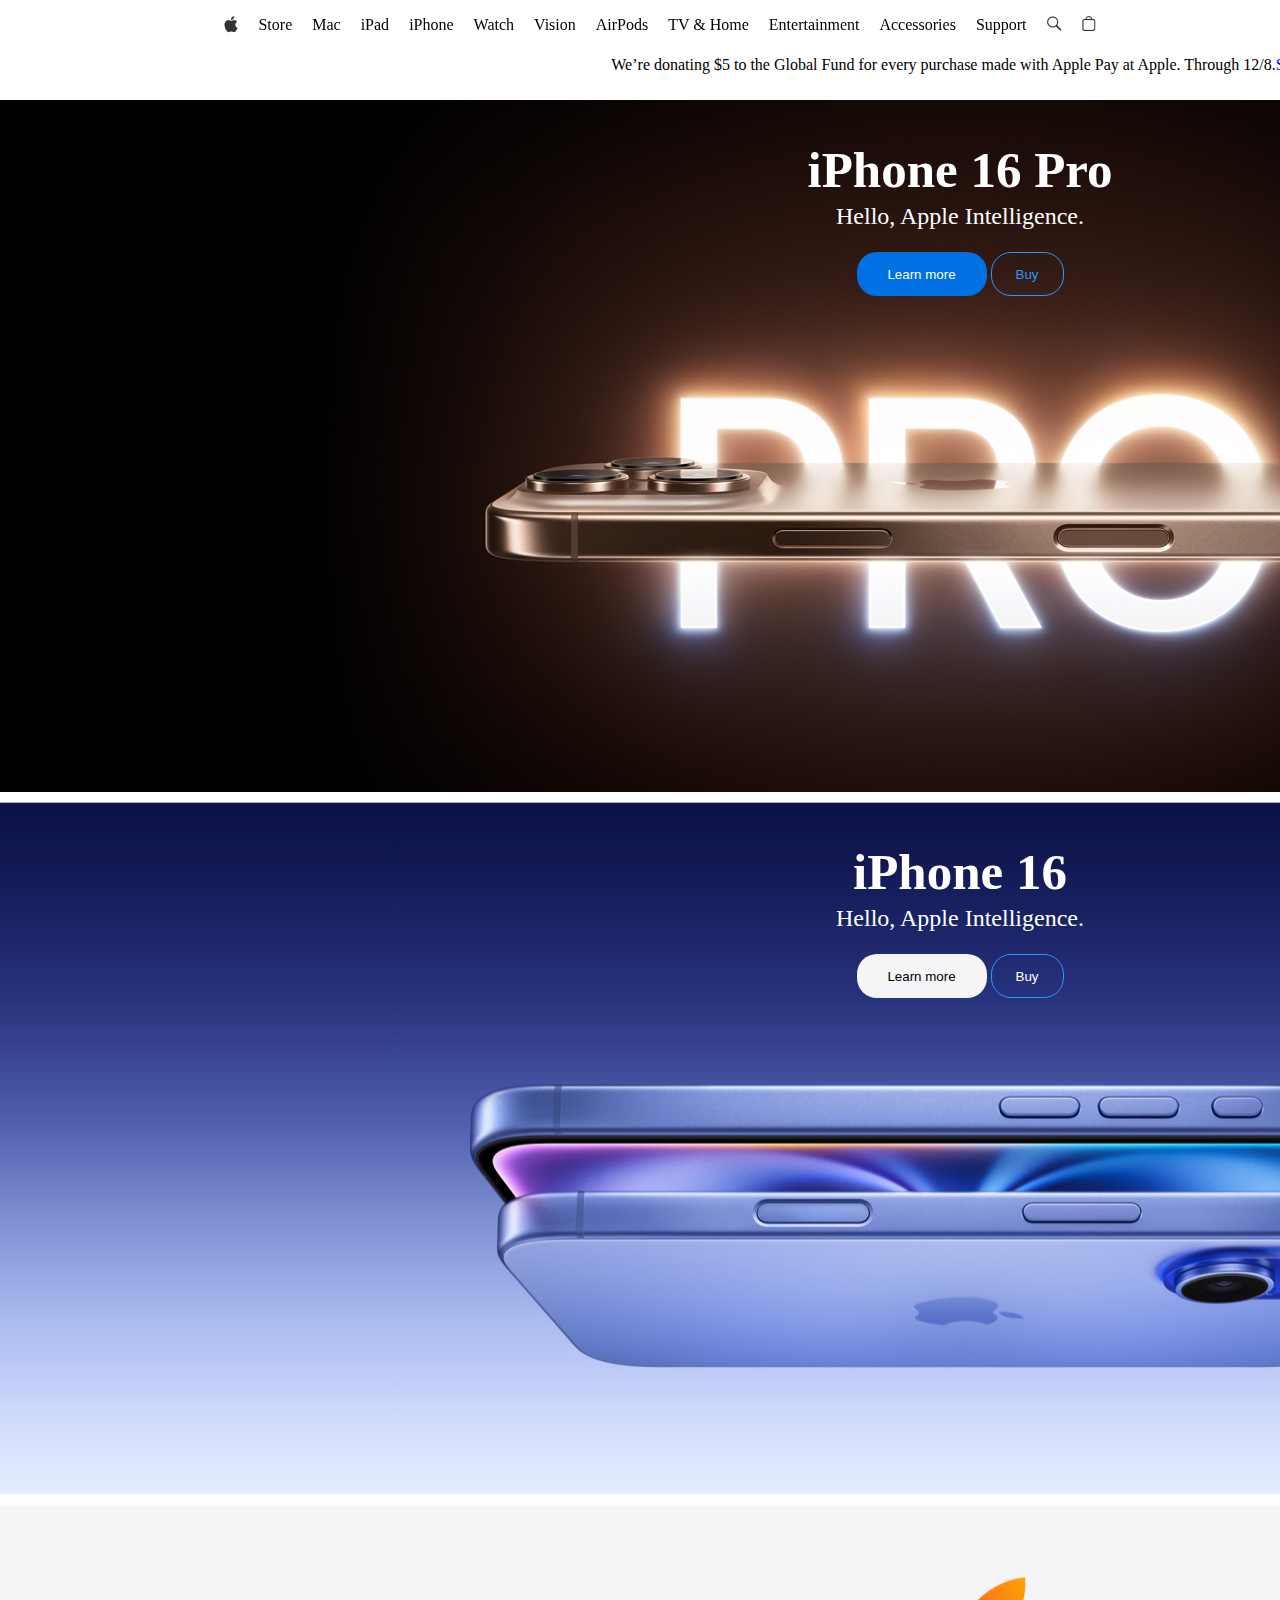
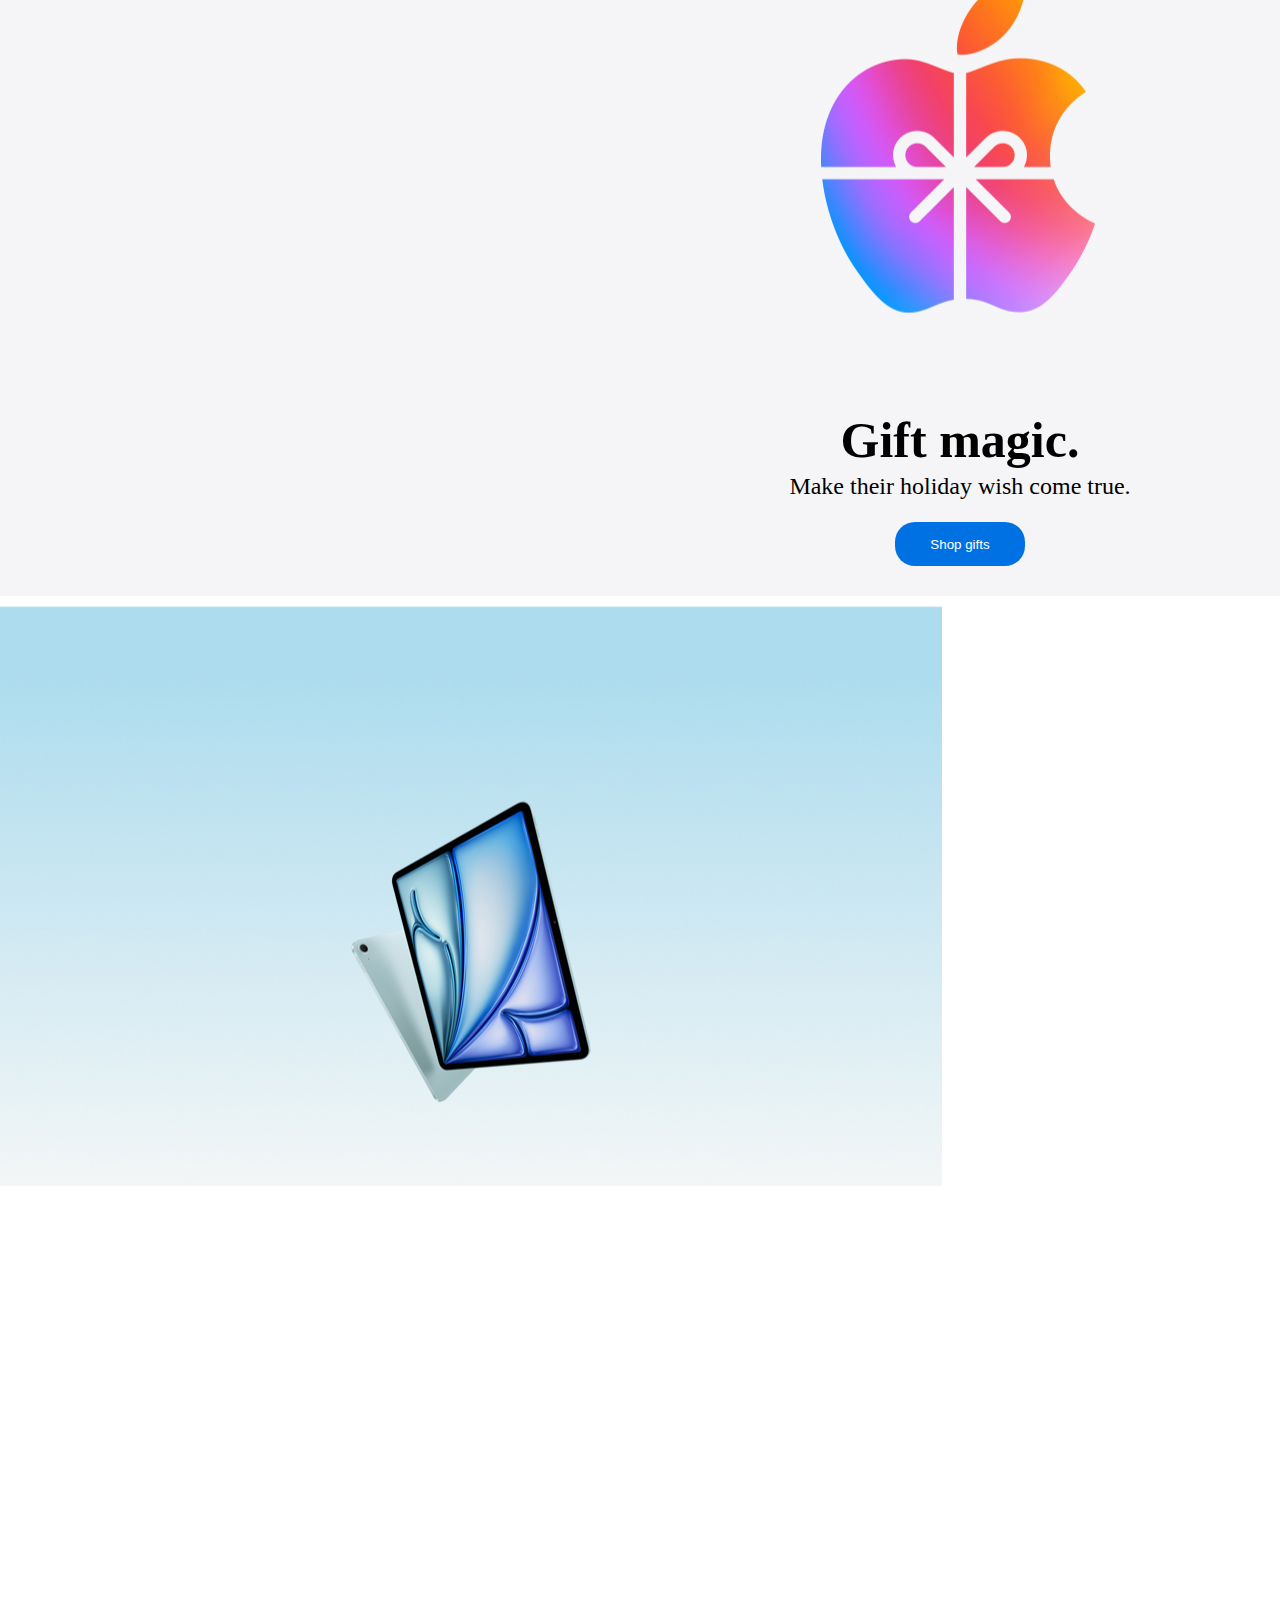
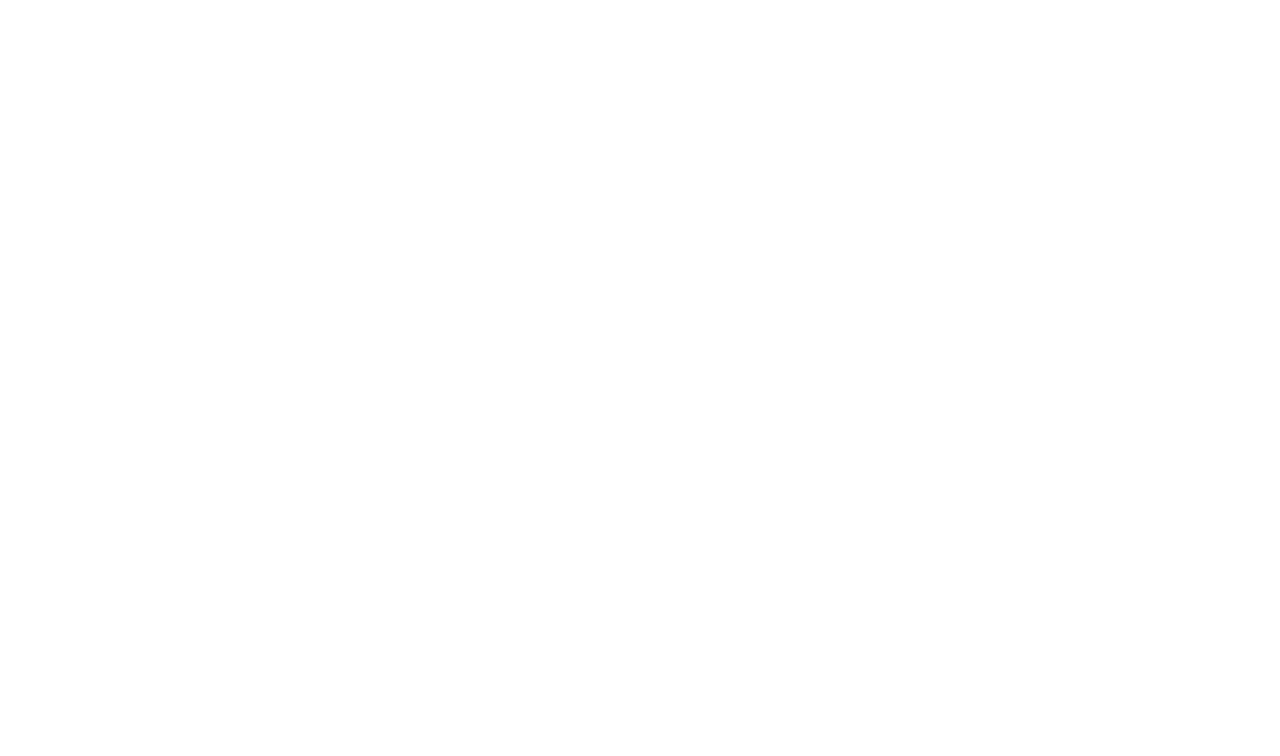
==== index.html @ d1964435 "apple" ====
<!DOCTYPE html>
<html lang="en">

<head>
    <link rel="stylesheet" href="style.css">
    <meta charset="UTF-8">
    <meta name="viewport" content="width=device-width, initial-scale=1.0">
    <title>apple</title>
</head>

<body>
    <header>
        <ul>
            <li> <img src="assets/apple-logo.png" /></li>
            <li>Store</li>
            <li>Mac</li>
            <li>iPad</li>
            <li>iPhone</li>
            <li>Watch</li>
            <li>Vision</li>
            <li>AirPods</li>
            <li>TV & Home</li>
            <li>Entertainment</li>
            <li>Accessories</li>
            <li>Support</li>
            <li>
                <img src="assets/header-pic2.png" alt="">
            </li>
            <li>
                <img id="tsunh" src="assets/tsunh.png" alt="">
            </li>
        </ul>
    </header>
    <div id="sub-header">
        <p>We’re donating $5 to the Global Fund for every purchase made with Apple Pay at Apple. Through 12/8.<a
                id="main-a" href="#">Shop</a></p>
    </div>
    <section id="main-pic">
        <div class="div">
            <h5>iPhone 16 Pro</h5>
            <p class="main-p">Hello, Apple Intelligence.</p>
            <button class="button">Learn more</button>
            <button id="main-but-buy">Buy</button>
        </div>
    </section>
    <section id="iphone16">
        <div class="div">
            <h5>iPhone 16</h5>
            <p class="main-p">Hello, Apple Intelligence.</p>
            <button id="iphone16-but">Learn more</button>
            <button id="iphone16-but-buy">Buy</button>
        </div>
    </section>
    <section id="gift">
        <div id="gift-div">
            <h6 id="gift-h6">Gift magic.</h6>
            <p class="main-p">Make their holiday wish come true.</p>
            <button class="button">Shop gifts</button>
        </div>
    </section>

    <section id="sub-sect">
        <div class="sub-sect-div" id="ipad"></div>
        <div class="sub-sect-div"></div>
        <div class="sub-sect-div"></div>
        <div class="sub-sect-div"></div>
        <div class="sub-sect-div"></div>
        <div class="sub-sect-div" ></div>
    </section>
</body>

</html>
---- style.css ----
* {
    box-sizing: border-box;
}

section {
    height: 692px;
    width: 1920px;
    background-size: cover;
    margin-top: 10px;
    margin-bottom: 10px;
}

#main-pic {
    background-image: url(assets/main-pic.png);
}

body {
    margin: 0;
}

li {
    list-style: none;
}

ul {
    display: flex;
    gap: 20px;
    justify-content: center;
}

header {
    position: fixed;
    width: 100%;
    display: flex;
    justify-content: center;
    backdrop-filter: blur(20px)
}

#sub-header {
    display: flex;
    padding-top: 40px;
    display: flex;
    justify-content: center;
    width: 1920px;
}

.div {
    text-align: center;
    color: white;
    margin: 0;
}

h5 {
    font-weight: 600;
    font-size: 51px;
    line-height: 60px;
    margin: 0;
    padding-top: 40px;
}

.main-p {
    margin: 0;
    font-weight: 400;
    font-size: 24px;
    line-height: 32px;
    padding-bottom: 20px;
}

.button {
    background-color: #0071E3;
    width: 130px;
    height: 44px;
    border-color: #0071E3;
    border: 4px;
    border-radius: 20px;
    color: white;
}

#main-a {
    text-decoration: none;
}

#main-but-buy {
    width: 73px;
    height: 44px;
    border: 4px;
    border-radius: 20px;
    border: 1px solid #2997FF;
    background-color: transparent;
    color: #2997FF;
}

#iphone16 {
    background-image: url(assets/iphone16.png);
}

#iphone16-but {
    background-color: #F5F5F7;
    width: 130px;
    height: 44px;
    border-color: #0071E3;
    border: 4px;
    border-radius: 20px;
}

#iphone16-but-buy {
    width: 73px;
    height: 44px;
    border: 4px;
    border-radius: 20px;
    border: 1px solid #2997FF;
    background-color: transparent;
    color: white;
}

#gift {
    background-image: url(assets/gift.png);
    display: flex;
    justify-content: center;
    align-items: end;
}

#gift-h6 {
    font-weight: 600;
    font-size: 50px;
    line-height: 60px;
    margin: 0;
}

#gift-div {
    color: black;
    align-items: center;
    display: flex;
    justify-content: center;
    flex-direction: column;
    padding-bottom: 30px;
}
#sub-sect {
    height: 1740px;
    display: flex;
    flex-wrap: wrap;
}
.sub-sect-div {
    width: 942px;
    height: 580px;
    background-size: cover;
}
#ipad {
    background-image: url(assets/ipad.png)
}
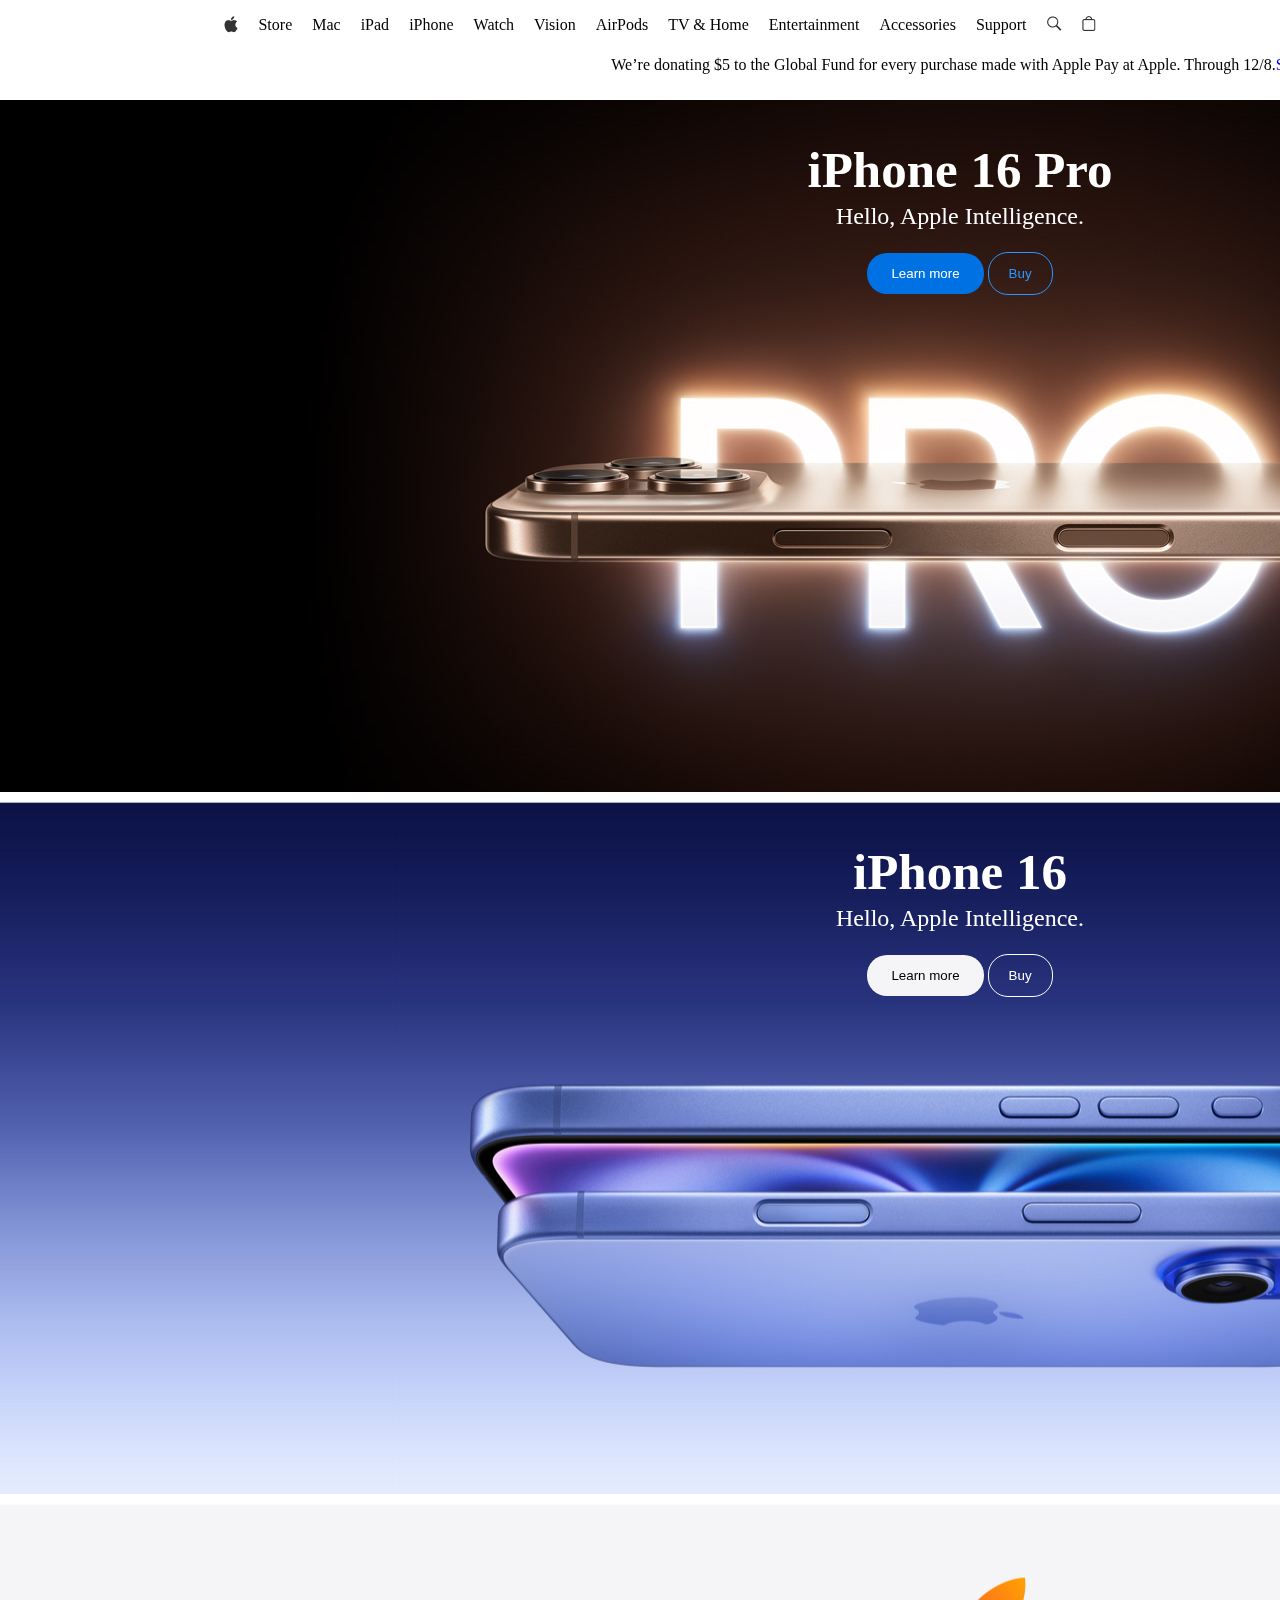
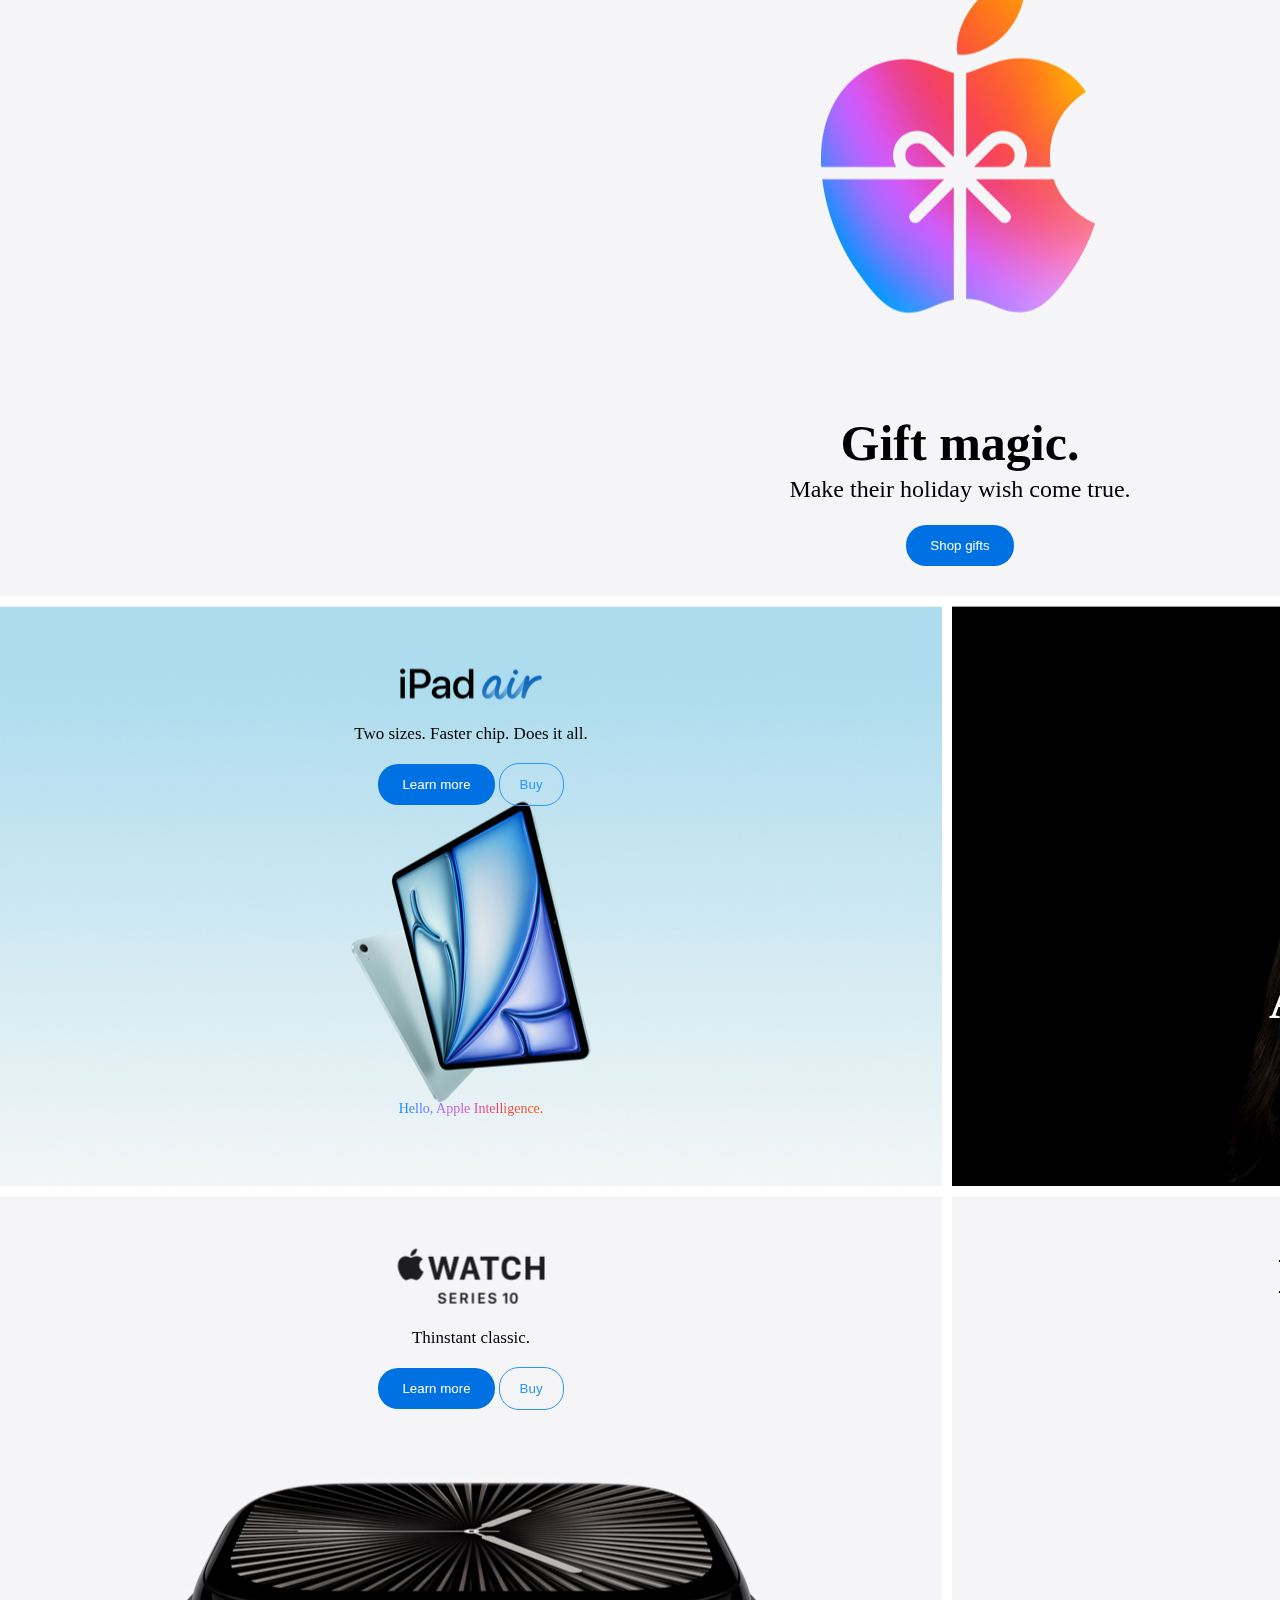
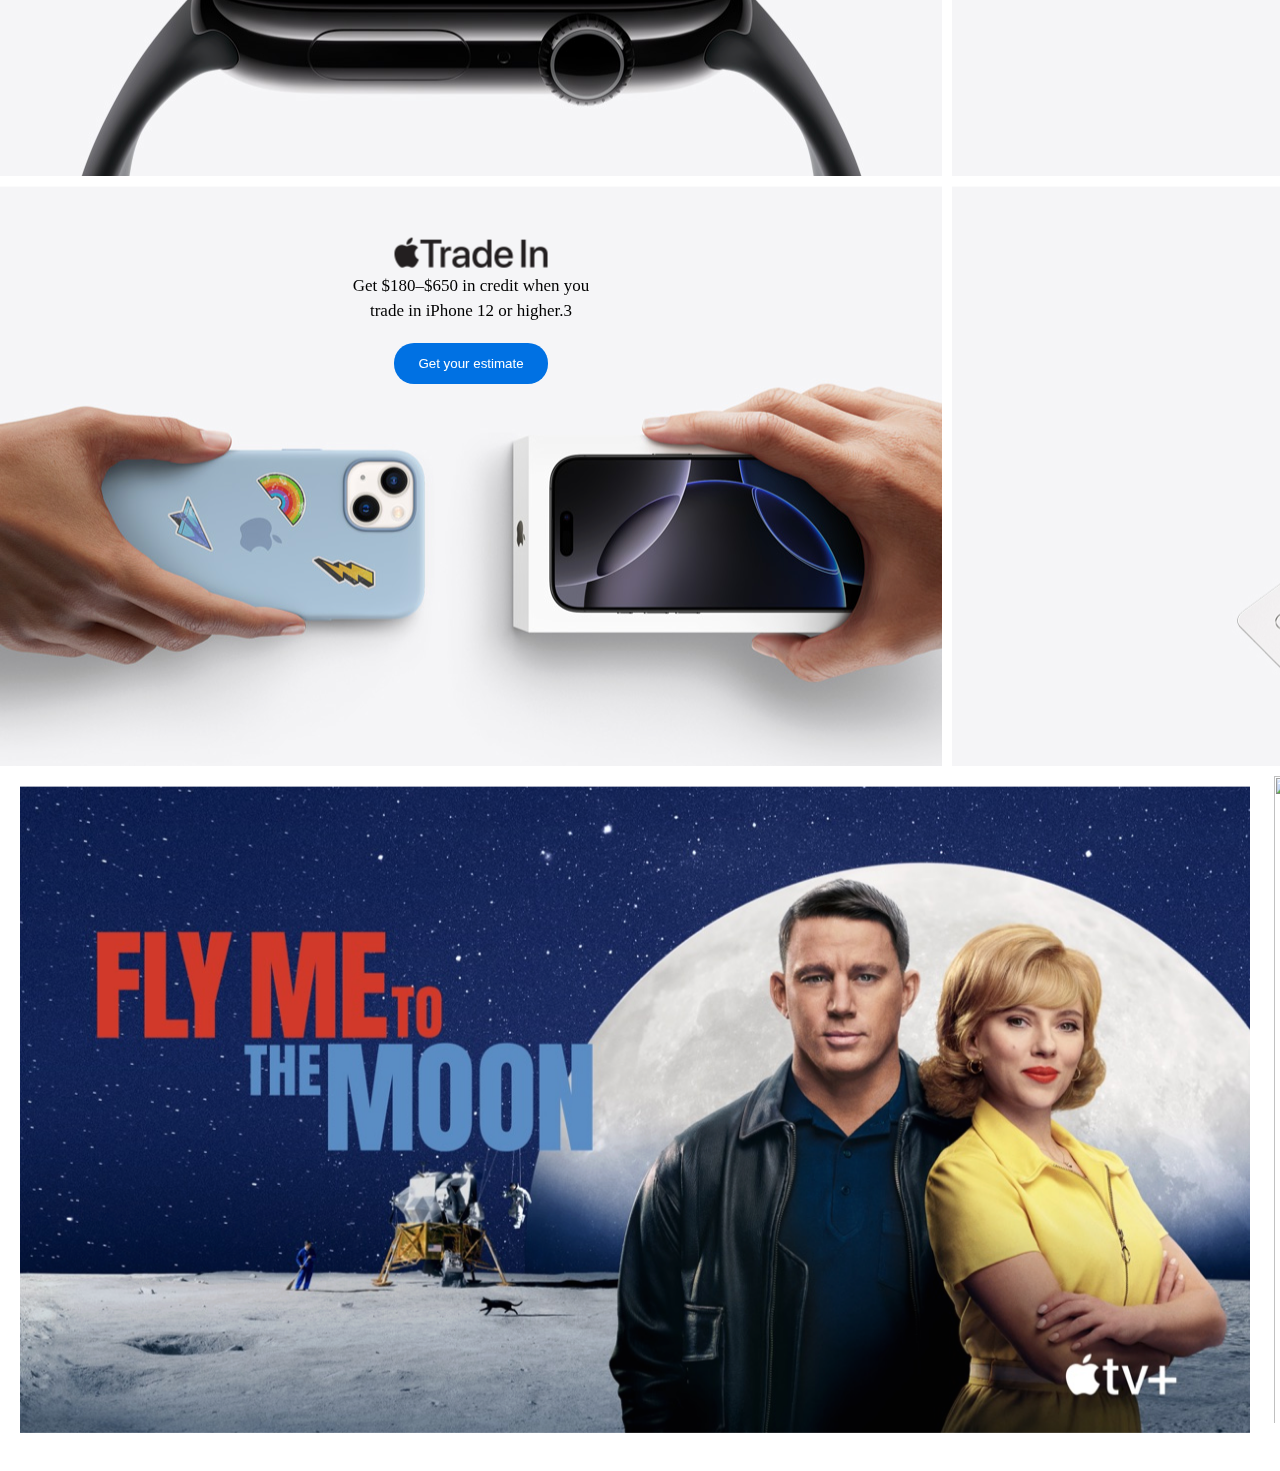
==== commit b38e3981: "urgeljluulsen" ====
--- a/index.html
+++ b/index.html
@@ -36,36 +36,93 @@
                 id="main-a" href="#">Shop</a></p>
     </div>
     <section id="main-pic">
-        <div class="div">
+        <div class="main-div">
             <h5>iPhone 16 Pro</h5>
             <p class="main-p">Hello, Apple Intelligence.</p>
             <button class="button">Learn more</button>
-            <button id="main-but-buy">Buy</button>
+            <button class="but-2">Buy</button>
         </div>
     </section>
     <section id="iphone16">
-        <div class="div">
+        <div class="main-div">
             <h5>iPhone 16</h5>
             <p class="main-p">Hello, Apple Intelligence.</p>
-            <button id="iphone16-but">Learn more</button>
-            <button id="iphone16-but-buy">Buy</button>
+            <button class="button iphone16-but">Learn more</button>
+            <button class="but-2 iphone16-but2">Buy</button>
         </div>
     </section>
+
     <section id="gift">
         <div id="gift-div">
-            <h6 id="gift-h6">Gift magic.</h6>
+            <h6 class="gift-h6">Gift magic.</h6>
             <p class="main-p">Make their holiday wish come true.</p>
             <button class="button">Shop gifts</button>
         </div>
     </section>
 
     <section id="sub-sect">
-        <div class="sub-sect-div" id="ipad"></div>
-        <div class="sub-sect-div"></div>
-        <div class="sub-sect-div"></div>
-        <div class="sub-sect-div"></div>
-        <div class="sub-sect-div"></div>
-        <div class="sub-sect-div" ></div>
+        <div class="sub-sect-div" id="ipad">
+            <div class="main-div">
+                <img class="ipad-air" src="assets/ipad-air.png" alt="">
+                <p class="ipad-p">Two sizes. Faster chip. Does it all.</p>
+                <button class="button">Learn more</button>
+                <button class="but-2">Buy</button>
+            </div>
+            <div class="ipad-hello">
+                <p class="ipad-air-hello">Hello, Apple Intelligence.</p>
+            </div>
+        </div>
+        <div class="sub-sect-div airpod aipods-pro-div">
+            <div class="main-div">
+                <h5 class="aipods-pro">AirPods Pro 2</h5>
+                <p class="ipad-p airpods-p">Now with a Hearing Aid feature.2</p>
+                <button class="button">Learn more</button>
+                <button class="but-2">Buy</button>
+            </div>
+        </div>
+        <div class="sub-sect-div watch">
+            <div class="main-div i-watch">
+                <img src="assets/apple-watch.png" alt="">
+                <p class="ipad-p">Thinstant classic.</p>
+                <button class="button">Learn more</button>
+                <button class="but-2">Buy</button>
+            </div>
+        </div>
+        <div class="sub-sect-div macbook">
+            <div class="main-div mac-div i-watch">
+                <h6 class="gift-h6">MacBook Air</h6>
+                <p class="ipad-p">Lean. Mean. M3 machine.</p>
+                <button class="button">Learn more</button>
+                <button class="but-2">Buy</button>
+            </div>
+        </div>
+        <div class="sub-sect-div trade-in">
+            <div class="main-div i-watch">
+                <img src="assets/trade.png" alt="">
+                <p class="ipad-p trade-p">Get $180–$650 in credit when you <br /> trade in iPhone 12 or higher.3
+                </p>
+                <button class="button">Get your estimate</button>
+            </div>
+        </div>
+        <div class="sub-sect-div card">
+            <div class="main-div i-watch">
+                <img src="assets/apple-card.png" alt="">
+                <p class="ipad-p trade-p">Get up to 3% Daily Cash back <br /> with every purchase.</p>
+                <button class="button">Learn more</button>
+                <button class="but-2">Apply now</button>
+            </div>
+        </div>
+    </section>
+
+    <section class="apple-tv">
+        <div class="scroll-con">
+            <img class="fly-me" src="assets/fly-me.png" alt="">
+            <img class="fly-me" src="https://s3-alpha-sig.figma.com/img/a71f/a31c/036fa4ebdb97754279e6264a8511c26a?Expires=1734912000&Key-Pair-Id=APKAQ4GOSFWCVNEHN3O4&Signature=l4tA6XyG-JLP9roljLYJ7y9iFDzR6fC2-rWROw53RM-E5D6D-lhwrudVvTsRAYTKhSB7EJNMMkg5NSUsdUrdQ95~eaz11XdWQi63-cNrS9UzU1d4FB4LrmIr~F0BOIPaCe6HQNh6nOPy1LXTXmxc4GUeFE~6rLBjIFC~Y5AJqhqKjvv-tUqp6kFw0XkX0hdK7d1NZY3au0vzn1lClafUog4efKYi01hLdjRyitVrUNRJRswoS7hFhA8e0-M7DYb0CJvdaiV5Iw02dcwMjWugGd9OVinH2UXCuY8TgN9LqNGrxEtd~nUpZqZiwbEkvAecIiTfR72WnsQrfyeZnexMYg__" alt="">
+            <img class="fly-me" src="https://s3-alpha-sig.figma.com/img/db36/aaca/82598e5bda6c9c5f658e107bf65ba1d7?Expires=1734912000&Key-Pair-Id=APKAQ4GOSFWCVNEHN3O4&Signature=LXHwnKhAS88YoUTDyynxDpHtnvrTl5lC0wIKR1jHhebsHKBQyGCSxyD-kAVHBiiFP5pZkqNnG3xKxj-1yLkoMcUB4ffjoLo7C~3L8aJeDQoFLqNq6ydFXMmkGP36-mJ0-YqzEkZyJGBErg1z8bmsqia6tYBOErCJPZUXCXYs1TVnqFlLw6V1l38p~iznr~OMFwZ5g-Cqvv8Karx73CMF7560ybNMTRbXyUs2Lz6-K6KpwFwyvlmdfstT6Q4BqbbD467Eq0kPoVcPjBrXycz9I8RzQQosut6EVC1C5WYNsHMWdfQT3eZjyKuKqzODzEJby5Iye2KACWhi63GNHB5msQ__" alt="">
+            <img class="fly-me" src="https://s3-alpha-sig.figma.com/img/be41/7f8f/4a4fba5b07e121fa3629ad77ae6fc34e?Expires=1734912000&Key-Pair-Id=APKAQ4GOSFWCVNEHN3O4&Signature=pikTEanZqvm4HwNmfP5E1o9bo3hyL5m42D0ld3WrEVLZ322gZ0dsGz9DmZqtQMjUCiDo~JdEObZWFGtd2XLB2bc7R12qckrugxt0WtQrClTX7fLBnAB7tVDcAMuwyvJvpntyIiUDvyZU6Ff4Zn~NKuermYrIa2GY7kcnQJMdg7wEXR-lAxIF0phE45gAzXRkJCTQVYED0aO2IcSErgO1XjzLsM9427Bj6TwbRRsDM-PHIcayA4Dh-ThLWfmohf21G3N62BvZWFGldun8Y06HkwgxGnlq3A5Y1eJ2CzTgA7lidNNABDwaJT9VNO~qZrZhrQoroJlb6JaGvAUPmSrI2w__" alt="">
+            <img src="https://s3-alpha-sig.figma.com/img/ea1a/5eff/645c361b0334116505e94e03c8d1133b?Expires=1734912000&Key-Pair-Id=APKAQ4GOSFWCVNEHN3O4&Signature=PsGeSHGxClghwLDZas6J4WSSMj2I1djGqHD4D2niBvriWZuOWzUoHMNDRMLGzmaL4nRRJFvseX2E-KF9lceHQDcGrcJesW~arYXydmsaXvH7KtgdC-Wuu10VH~--rU9Ge4pjlGA9IAW8jG7vSOoefqDuCrRuEK~nsxWXlKYDowwELrZ6gLvMmjeyvQE3bwLUxq3kn087bGMCCzW6B4AgpzGx4XCy2P6bsKbmF1ZDO4uJDH2dDNljFTqRnQoH7weVc1Mvv7lmVOx8Tdc6vXxrEoyvnk7mznJi0hebAPtbnN0ueO55toyIMtr-vJ7XiDKvdl2xqWc41K6YvEYjw~drHA__" alt="">
+            <img src="https://s3-alpha-sig.figma.com/img/1d7f/d134/6c15ed8a600defaead1a38c16f4865b4?Expires=1734912000&Key-Pair-Id=APKAQ4GOSFWCVNEHN3O4&Signature=Qw6RNFw9BnDB0SuZAl392MfzDoLXT~[base64]~l5FGDeN8e-KFldH9otuSzEO~TE5qJ3PjfbL-foe8J7n9DeVQ9jeardWeJdoW5XOptid~XlDHGC5hQy16GnieY-xYZNk6Ww9aQrfMQOQ__" alt="">
+        </div>
     </section>
 </body>
 
--- a/style.css
+++ b/style.css
@@ -44,7 +44,7 @@
     width: 1920px;
 }
 
-.div {
+.main-div {
     text-align: center;
     color: white;
     margin: 0;
@@ -68,21 +68,21 @@
 
 .button {
     background-color: #0071E3;
-    width: 130px;
-    height: 44px;
     border-color: #0071E3;
-    border: 4px;
     border-radius: 20px;
     color: white;
-}
-
-#main-a {
-    text-decoration: none;
-}
-
-#main-but-buy {
-    width: 73px;
-    height: 44px;
+    border: 0;
+    padding: 13px 24px;
+}
+
+.iphone16-but {
+    background-color: #F5F5F7;
+    border-color: #0071E3;
+    color: black;
+}
+
+.but-2 {
+    padding: 13px 20px;
     border: 4px;
     border-radius: 20px;
     border: 1px solid #2997FF;
@@ -90,27 +90,17 @@
     color: #2997FF;
 }
 
+#main-a {
+    text-decoration: none;
+}
+
 #iphone16 {
     background-image: url(assets/iphone16.png);
 }
 
-#iphone16-but {
-    background-color: #F5F5F7;
-    width: 130px;
-    height: 44px;
-    border-color: #0071E3;
-    border: 4px;
-    border-radius: 20px;
-}
-
-#iphone16-but-buy {
-    width: 73px;
-    height: 44px;
-    border: 4px;
-    border-radius: 20px;
-    border: 1px solid #2997FF;
-    background-color: transparent;
-    color: white;
+.iphone16-but2 {
+    color: white;
+    border-color: white;
 }
 
 #gift {
@@ -120,7 +110,7 @@
     align-items: end;
 }
 
-#gift-h6 {
+.gift-h6 {
     font-weight: 600;
     font-size: 50px;
     line-height: 60px;
@@ -135,16 +125,116 @@
     flex-direction: column;
     padding-bottom: 30px;
 }
+
 #sub-sect {
     height: 1740px;
     display: flex;
     flex-wrap: wrap;
-}
+    gap: 10px;
+}
+
 .sub-sect-div {
     width: 942px;
     height: 580px;
     background-size: cover;
 }
+
 #ipad {
     background-image: url(assets/ipad.png)
+}
+
+.airpod {
+    background-image: url(airpod.png);
+}
+
+.watch {
+    background-image: url(assets/watch.png);
+}
+
+.macbook {
+    background-image: url(assets/macbook.png);
+}
+
+.trade-in {
+    background-image: url(assets/trade-in.png);
+}
+
+.card {
+    background-image: url(assets/card.png);
+}
+
+.ipad-air {
+    padding-top: 60px;
+}
+
+.ipad-p {
+    color: black;
+    font-weight: 400;
+    font-size: 17px;
+    line-height: 25px;
+}
+
+.ipad-hello {
+    display: flex;
+    justify-content: center;
+    align-items: flex-end;
+    padding-top: 280px;
+}
+
+.ipad-air-hello {
+    font-weight: 500;
+    font-size: 14px;
+    line-height: 18px;
+    background: linear-gradient(90.43deg, #0090F7 0%, #BA62FC 33.33%, #F2416B 66.67%, #F55600 100%);
+    color: transparent;
+    background-clip: text;
+}
+
+.airpods-p {
+    color: white;
+    margin-top: 0;
+}
+
+.airpods-pro {
+    font-size: 36px;
+    line-height: 44px;
+    margin: 0;
+}
+
+.aipods-pro-div {
+    display: flex;
+    align-items: flex-end;
+    justify-content: center;
+    padding-bottom: 70px;
+}
+
+.i-watch {
+    padding-top: 50px;
+}
+
+.mac-div {
+    color: black;
+}
+
+.trade-p {
+    margin: 0;
+    margin-bottom: 20px;
+}
+
+.apple-tv {
+    height: 705px;
+    width: 1920px;
+}
+.scroll-con {
+    background-color: white;
+    overflow: auto;
+    white-space: nowrap;
+    padding: 10px;
+}
+.fly-me {
+    width: 1250px;
+    height: 667px;
+}
+.scroll-con img {
+    padding: 10px;
 }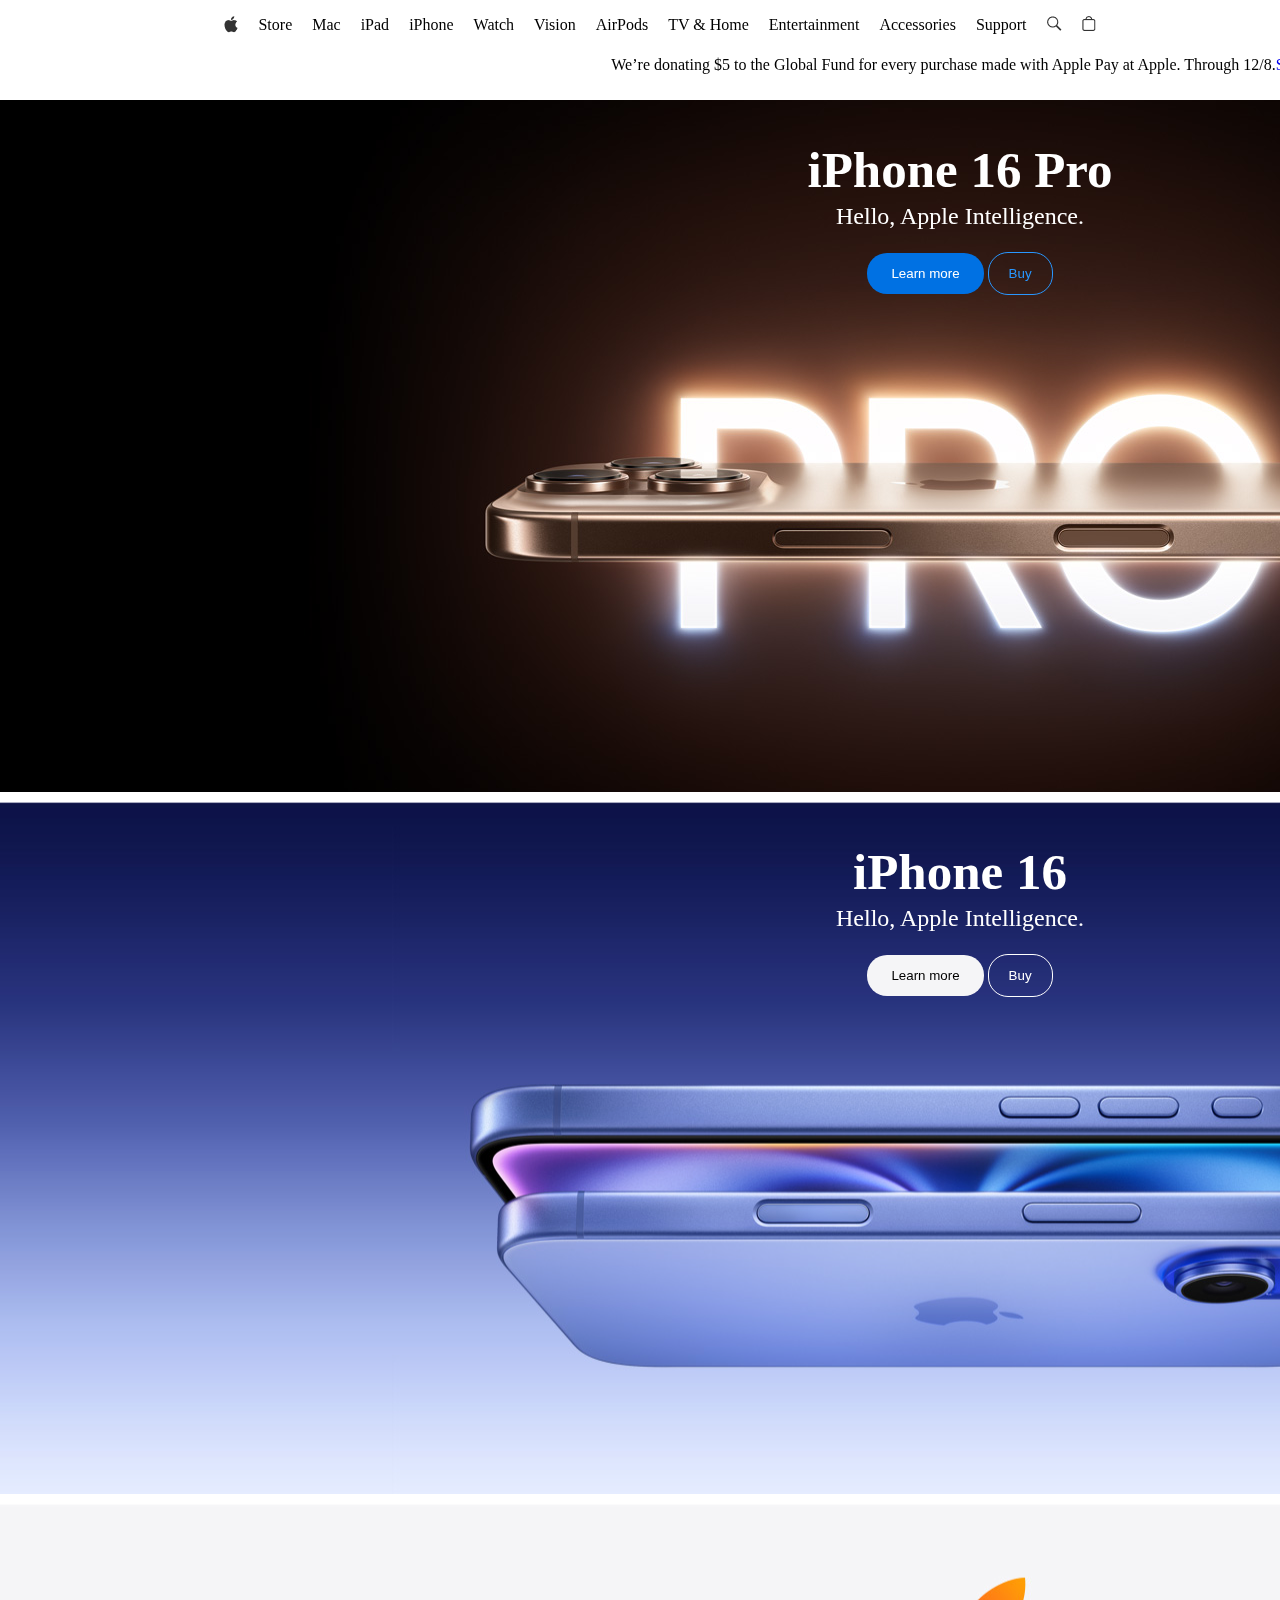
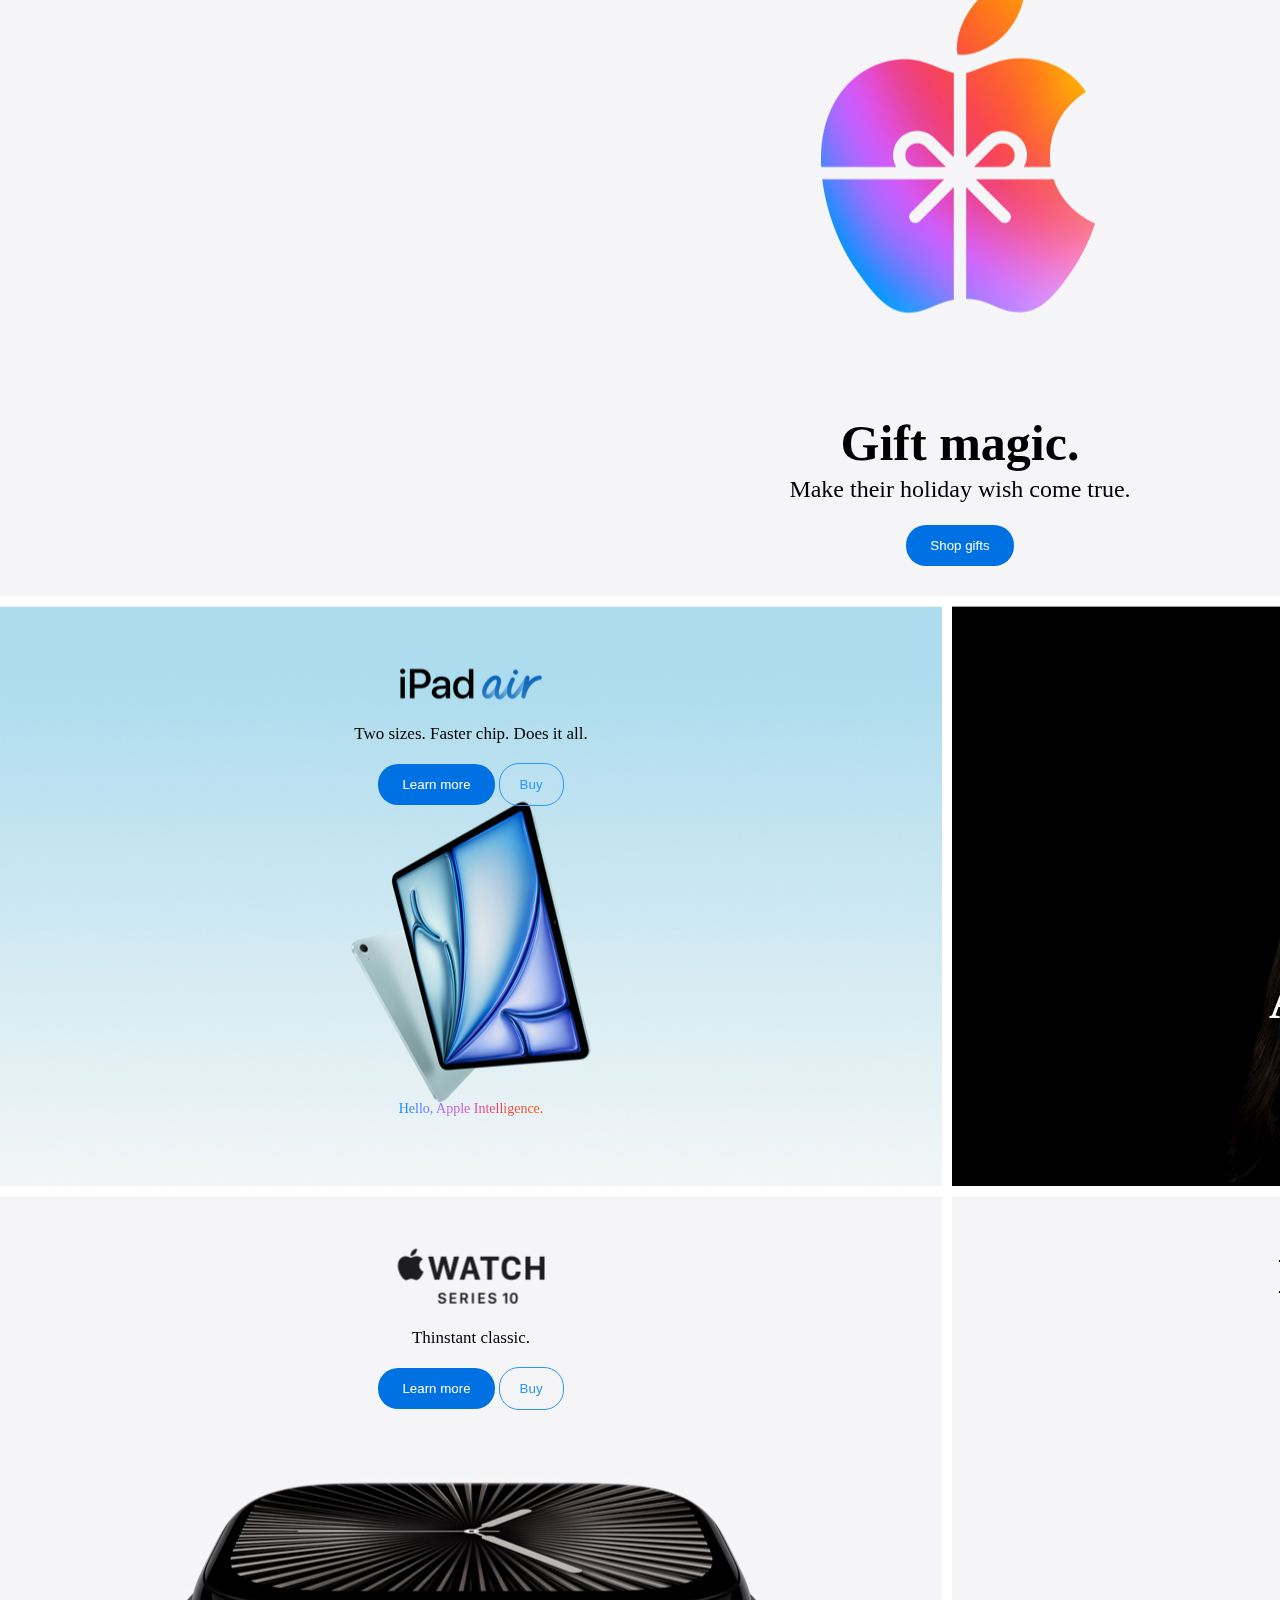
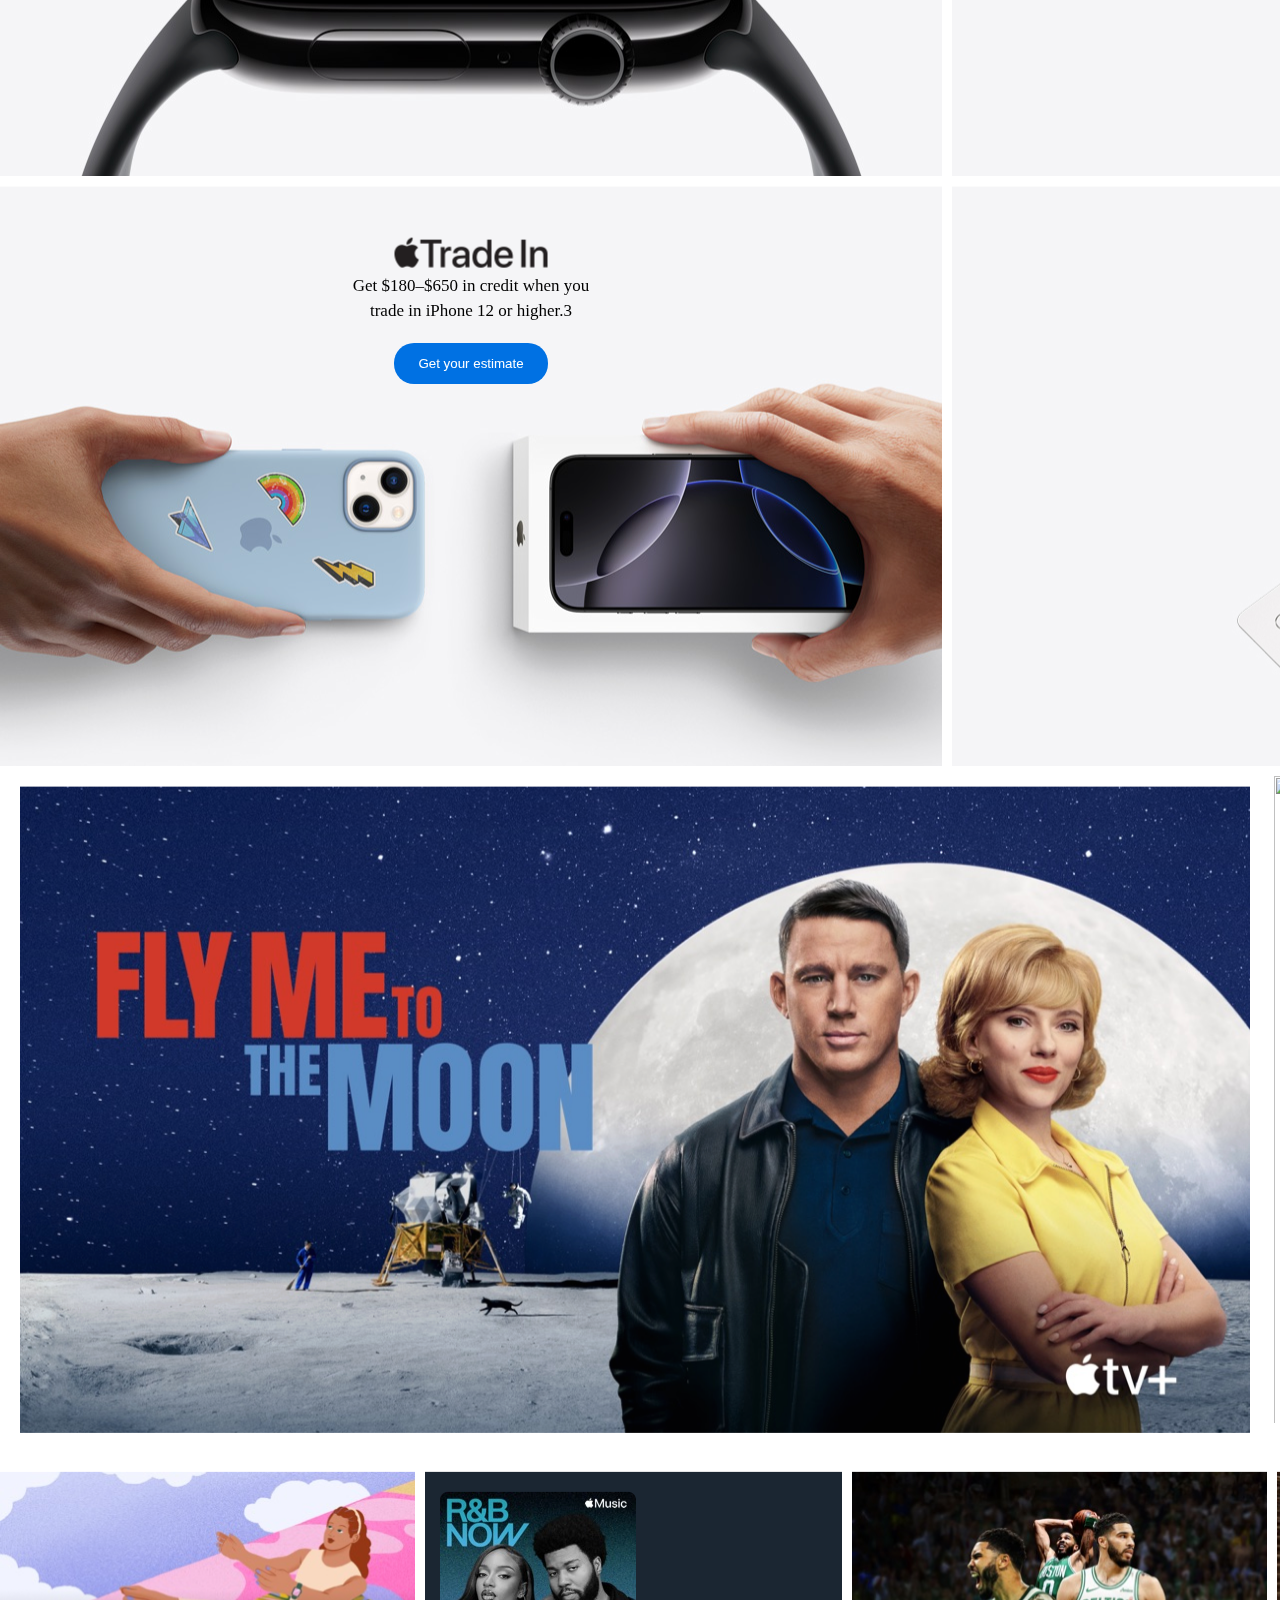
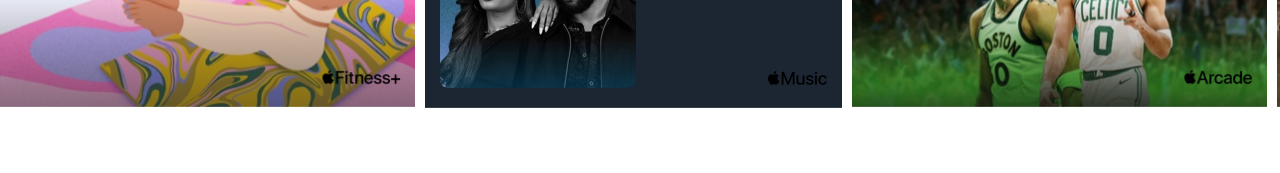
==== commit c49597b5: "duus" ====
--- a/index.html
+++ b/index.html
@@ -117,11 +117,41 @@
     <section class="apple-tv">
         <div class="scroll-con">
             <img class="fly-me" src="assets/fly-me.png" alt="">
-            <img class="fly-me" src="https://s3-alpha-sig.figma.com/img/a71f/a31c/036fa4ebdb97754279e6264a8511c26a?Expires=1734912000&Key-Pair-Id=APKAQ4GOSFWCVNEHN3O4&Signature=l4tA6XyG-JLP9roljLYJ7y9iFDzR6fC2-rWROw53RM-E5D6D-lhwrudVvTsRAYTKhSB7EJNMMkg5NSUsdUrdQ95~eaz11XdWQi63-cNrS9UzU1d4FB4LrmIr~F0BOIPaCe6HQNh6nOPy1LXTXmxc4GUeFE~6rLBjIFC~Y5AJqhqKjvv-tUqp6kFw0XkX0hdK7d1NZY3au0vzn1lClafUog4efKYi01hLdjRyitVrUNRJRswoS7hFhA8e0-M7DYb0CJvdaiV5Iw02dcwMjWugGd9OVinH2UXCuY8TgN9LqNGrxEtd~nUpZqZiwbEkvAecIiTfR72WnsQrfyeZnexMYg__" alt="">
-            <img class="fly-me" src="https://s3-alpha-sig.figma.com/img/db36/aaca/82598e5bda6c9c5f658e107bf65ba1d7?Expires=1734912000&Key-Pair-Id=APKAQ4GOSFWCVNEHN3O4&Signature=LXHwnKhAS88YoUTDyynxDpHtnvrTl5lC0wIKR1jHhebsHKBQyGCSxyD-kAVHBiiFP5pZkqNnG3xKxj-1yLkoMcUB4ffjoLo7C~3L8aJeDQoFLqNq6ydFXMmkGP36-mJ0-YqzEkZyJGBErg1z8bmsqia6tYBOErCJPZUXCXYs1TVnqFlLw6V1l38p~iznr~OMFwZ5g-Cqvv8Karx73CMF7560ybNMTRbXyUs2Lz6-K6KpwFwyvlmdfstT6Q4BqbbD467Eq0kPoVcPjBrXycz9I8RzQQosut6EVC1C5WYNsHMWdfQT3eZjyKuKqzODzEJby5Iye2KACWhi63GNHB5msQ__" alt="">
-            <img class="fly-me" src="https://s3-alpha-sig.figma.com/img/be41/7f8f/4a4fba5b07e121fa3629ad77ae6fc34e?Expires=1734912000&Key-Pair-Id=APKAQ4GOSFWCVNEHN3O4&Signature=pikTEanZqvm4HwNmfP5E1o9bo3hyL5m42D0ld3WrEVLZ322gZ0dsGz9DmZqtQMjUCiDo~JdEObZWFGtd2XLB2bc7R12qckrugxt0WtQrClTX7fLBnAB7tVDcAMuwyvJvpntyIiUDvyZU6Ff4Zn~NKuermYrIa2GY7kcnQJMdg7wEXR-lAxIF0phE45gAzXRkJCTQVYED0aO2IcSErgO1XjzLsM9427Bj6TwbRRsDM-PHIcayA4Dh-ThLWfmohf21G3N62BvZWFGldun8Y06HkwgxGnlq3A5Y1eJ2CzTgA7lidNNABDwaJT9VNO~qZrZhrQoroJlb6JaGvAUPmSrI2w__" alt="">
-            <img src="https://s3-alpha-sig.figma.com/img/ea1a/5eff/645c361b0334116505e94e03c8d1133b?Expires=1734912000&Key-Pair-Id=APKAQ4GOSFWCVNEHN3O4&Signature=PsGeSHGxClghwLDZas6J4WSSMj2I1djGqHD4D2niBvriWZuOWzUoHMNDRMLGzmaL4nRRJFvseX2E-KF9lceHQDcGrcJesW~arYXydmsaXvH7KtgdC-Wuu10VH~--rU9Ge4pjlGA9IAW8jG7vSOoefqDuCrRuEK~nsxWXlKYDowwELrZ6gLvMmjeyvQE3bwLUxq3kn087bGMCCzW6B4AgpzGx4XCy2P6bsKbmF1ZDO4uJDH2dDNljFTqRnQoH7weVc1Mvv7lmVOx8Tdc6vXxrEoyvnk7mznJi0hebAPtbnN0ueO55toyIMtr-vJ7XiDKvdl2xqWc41K6YvEYjw~drHA__" alt="">
-            <img src="https://s3-alpha-sig.figma.com/img/1d7f/d134/6c15ed8a600defaead1a38c16f4865b4?Expires=1734912000&Key-Pair-Id=APKAQ4GOSFWCVNEHN3O4&Signature=Qw6RNFw9BnDB0SuZAl392MfzDoLXT~[base64]~l5FGDeN8e-KFldH9otuSzEO~TE5qJ3PjfbL-foe8J7n9DeVQ9jeardWeJdoW5XOptid~XlDHGC5hQy16GnieY-xYZNk6Ww9aQrfMQOQ__" alt="">
+            <img class="fly-me"
+                src="https://s3-alpha-sig.figma.com/img/a71f/a31c/036fa4ebdb97754279e6264a8511c26a?Expires=1734912000&Key-Pair-Id=APKAQ4GOSFWCVNEHN3O4&Signature=l4tA6XyG-JLP9roljLYJ7y9iFDzR6fC2-rWROw53RM-E5D6D-lhwrudVvTsRAYTKhSB7EJNMMkg5NSUsdUrdQ95~eaz11XdWQi63-cNrS9UzU1d4FB4LrmIr~F0BOIPaCe6HQNh6nOPy1LXTXmxc4GUeFE~6rLBjIFC~Y5AJqhqKjvv-tUqp6kFw0XkX0hdK7d1NZY3au0vzn1lClafUog4efKYi01hLdjRyitVrUNRJRswoS7hFhA8e0-M7DYb0CJvdaiV5Iw02dcwMjWugGd9OVinH2UXCuY8TgN9LqNGrxEtd~nUpZqZiwbEkvAecIiTfR72WnsQrfyeZnexMYg__"
+                alt="">
+            <img class="fly-me"
+                src="https://s3-alpha-sig.figma.com/img/db36/aaca/82598e5bda6c9c5f658e107bf65ba1d7?Expires=1734912000&Key-Pair-Id=APKAQ4GOSFWCVNEHN3O4&Signature=LXHwnKhAS88YoUTDyynxDpHtnvrTl5lC0wIKR1jHhebsHKBQyGCSxyD-kAVHBiiFP5pZkqNnG3xKxj-1yLkoMcUB4ffjoLo7C~3L8aJeDQoFLqNq6ydFXMmkGP36-mJ0-YqzEkZyJGBErg1z8bmsqia6tYBOErCJPZUXCXYs1TVnqFlLw6V1l38p~iznr~OMFwZ5g-Cqvv8Karx73CMF7560ybNMTRbXyUs2Lz6-K6KpwFwyvlmdfstT6Q4BqbbD467Eq0kPoVcPjBrXycz9I8RzQQosut6EVC1C5WYNsHMWdfQT3eZjyKuKqzODzEJby5Iye2KACWhi63GNHB5msQ__"
+                alt="">
+            <img class="fly-me"
+                src="https://s3-alpha-sig.figma.com/img/be41/7f8f/4a4fba5b07e121fa3629ad77ae6fc34e?Expires=1734912000&Key-Pair-Id=APKAQ4GOSFWCVNEHN3O4&Signature=pikTEanZqvm4HwNmfP5E1o9bo3hyL5m42D0ld3WrEVLZ322gZ0dsGz9DmZqtQMjUCiDo~JdEObZWFGtd2XLB2bc7R12qckrugxt0WtQrClTX7fLBnAB7tVDcAMuwyvJvpntyIiUDvyZU6Ff4Zn~NKuermYrIa2GY7kcnQJMdg7wEXR-lAxIF0phE45gAzXRkJCTQVYED0aO2IcSErgO1XjzLsM9427Bj6TwbRRsDM-PHIcayA4Dh-ThLWfmohf21G3N62BvZWFGldun8Y06HkwgxGnlq3A5Y1eJ2CzTgA7lidNNABDwaJT9VNO~qZrZhrQoroJlb6JaGvAUPmSrI2w__"
+                alt="">
+            <img class="fly-me"
+                src="https://s3-alpha-sig.figma.com/img/ea1a/5eff/645c361b0334116505e94e03c8d1133b?Expires=1734912000&Key-Pair-Id=APKAQ4GOSFWCVNEHN3O4&Signature=PsGeSHGxClghwLDZas6J4WSSMj2I1djGqHD4D2niBvriWZuOWzUoHMNDRMLGzmaL4nRRJFvseX2E-KF9lceHQDcGrcJesW~arYXydmsaXvH7KtgdC-Wuu10VH~--rU9Ge4pjlGA9IAW8jG7vSOoefqDuCrRuEK~nsxWXlKYDowwELrZ6gLvMmjeyvQE3bwLUxq3kn087bGMCCzW6B4AgpzGx4XCy2P6bsKbmF1ZDO4uJDH2dDNljFTqRnQoH7weVc1Mvv7lmVOx8Tdc6vXxrEoyvnk7mznJi0hebAPtbnN0ueO55toyIMtr-vJ7XiDKvdl2xqWc41K6YvEYjw~drHA__"
+                alt="">
+            <img class="fly-me"
+                src="https://s3-alpha-sig.figma.com/img/1d7f/d134/6c15ed8a600defaead1a38c16f4865b4?Expires=1734912000&Key-Pair-Id=APKAQ4GOSFWCVNEHN3O4&Signature=Qw6RNFw9BnDB0SuZAl392MfzDoLXT~[base64]~l5FGDeN8e-KFldH9otuSzEO~TE5qJ3PjfbL-foe8J7n9DeVQ9jeardWeJdoW5XOptid~XlDHGC5hQy16GnieY-xYZNk6Ww9aQrfMQOQ__"
+                alt="">
+            <img class="fly-me"
+                src="https://s3-alpha-sig.figma.com/img/242a/9bf2/8b8a5921720efadf81e90807bfa58fa1?Expires=1734912000&Key-Pair-Id=APKAQ4GOSFWCVNEHN3O4&Signature=Fm84quluEw6~6WiZL-PBVFJx76c3nf-PJmLriWHHms0C1CV7z1f8LKgcqa1DIOPfkpJv-rWF0TmrzhtE0qWdg8y6jsjl2d4GYLJwzWzDlZDztcRY~edLavvj1GE1rPf4fUynOKusUI0N19L-yjkHWa4Pi2kKhJvmXIZwyv-9BLgmr7xbgkwLiH4NN0GJ84fP8FkmiSIkvNnRBQyzXmYuGPhflkhz7U1B6N2IppIoihQyOrcmankiIB9Wyl0JvGAa8dAAq1GInvZo9C7mm~OP08AfFXz0lixjU7zeEXWJ1xcRVdn44OiP5zsINMU4NmhKhaHin874tOOy56csJsVt-w__"
+                alt="">
+            <img class="fly-me"
+                src="https://s3-alpha-sig.figma.com/img/099f/8da4/7a2ac5fc1779284fa80d7bec89b83d94?Expires=1734912000&Key-Pair-Id=APKAQ4GOSFWCVNEHN3O4&Signature=Iz0CMDfrbtrR8yhMKjEOAH14mpohZ6ITIhJlCSu0ClbU7yZcCH4DnOSdnJruvXgasyvgp1Izjx9TD9GsVeaGD6BOIeI8pefZmFtVy2tvpaFeQSSUmttyNvUgijXMvqZf1T7k2vknyUHMHmcT6D6C8bcGIPu7MsQS-P-CceP7EzdW6jkMVIBwIhkSQ0ff3jH~AmV6W53u3qApQsUnEAL8i8r7AXSMob85n-pdEEVP0er4cCJMcEQy2RH7R5PH9U3dgbBIFfMyBrVd1231HFIQfVM6ak1Po04NDhgb85RKU2dpMqxJxuMMFcIv~-kfKKYSkGvbDLomrI0l66pusFpkCw__"
+                alt=""><img class="fly-me"
+                src="https://s3-alpha-sig.figma.com/img/d070/9626/5011cf147260adb879fb2c383c774acc?Expires=1734912000&Key-Pair-Id=APKAQ4GOSFWCVNEHN3O4&Signature=Uj80-u1iaqYraxxv4xgu1HgcVyYZCtzxXLdW5dEJXcqh-EtnFTbof~JNgkPLjoX4S3FDtWJ7dp~p-n1Ct50jgAIBE-b3vBpcKWGtMmEMJIGeOjWBUS1NMLgDo1j3M20wtYF0kzdXz6aaf0xdydN2FZP-uXBe~eIUfgTuMpNG9cI0Fr6YXCkovg-VPgXoOx0cZwI-~Jx8vnynsSWEVDSXO5CP~QKDdWnjQ1J0h6nSIB2F8M5FlcqfnJ2qLWfYDfK-WhE3nXVJ11EZubQW4lTL80O3Mfu3~oKQwrcXtHPabOMSPun-s~Q~Cb~sXkystrtbEM8GxuKgHuFkJcnpI6jwSQ__"
+                alt=""><img class="fly-me"
+                src="https://s3-alpha-sig.figma.com/img/a962/32d2/cffc7341eddba9393942d27673a1bb78?Expires=1734912000&Key-Pair-Id=APKAQ4GOSFWCVNEHN3O4&Signature=bF8aFTQAZTXz9ZKx9ixfmXs1~Gp4IknUy24xJpGCtm6s1L2j9Py~JH3fyg1Bsyd5jjs5WiSqWBhwNLXUt7p~0gf~idwIY4OPHezE9R0Gb7yOVLL79mNErZAl3cdJhoR6FVnqZZau-CXEwwOXnw6a~DhSRktQLRKeNDnLBNIH9LaqMgXLJqDyqRSzwAVqhd4NIVSbNjAiv64ptblybQBCyKNFmH5lLalNzCyq7W4esPMEvfYKvUtrYBzjQWVTnbPwP-~ekx2vXKwLhvfaICm~f6Eh7Tn-EkHFrQaoziqBH0lseCIxrAZJdDJczeVkiqQCBTBfWuZcKJaN71PrJW1hUw__"
+                alt="">
+        </div>
+    </section>
+
+    <section class="news">
+        <div class="more">
+            <img class="fitness" src="assets/fitness.png" alt="">
+            <img class="" src="assets/r&b2.png" alt="">
+            <img class="fitness" src="assets/tatum.png" alt="">
+            <img class="fitness" src="assets/fit2.png" alt="">
+            <img class="fitness" src="assets/fit3.png" alt="">
         </div>
     </section>
 </body>
--- a/style.css
+++ b/style.css
@@ -225,16 +225,42 @@
     height: 705px;
     width: 1920px;
 }
+
 .scroll-con {
     background-color: white;
-    overflow: auto;
+    overflow-x: scroll;
     white-space: nowrap;
     padding: 10px;
 }
+
 .fly-me {
     width: 1250px;
     height: 667px;
 }
+
 .scroll-con img {
     padding: 10px;
+}
+.news {
+    width: 1920px;
+    height: 292px;
+}
+.fitness {
+    width: 417px;
+    height: 236px;
+}
+.more {
+    position: relative;
+    display: flex;
+    gap: 10px;
+    overflow-x: scroll;
+}
+h4 {
+    font-weight: 600;
+    font-size: 14px;
+    line-height: 18px;
+    color: white;
+    position: absolute;
+    top: 85px;
+    left: 650px;
 }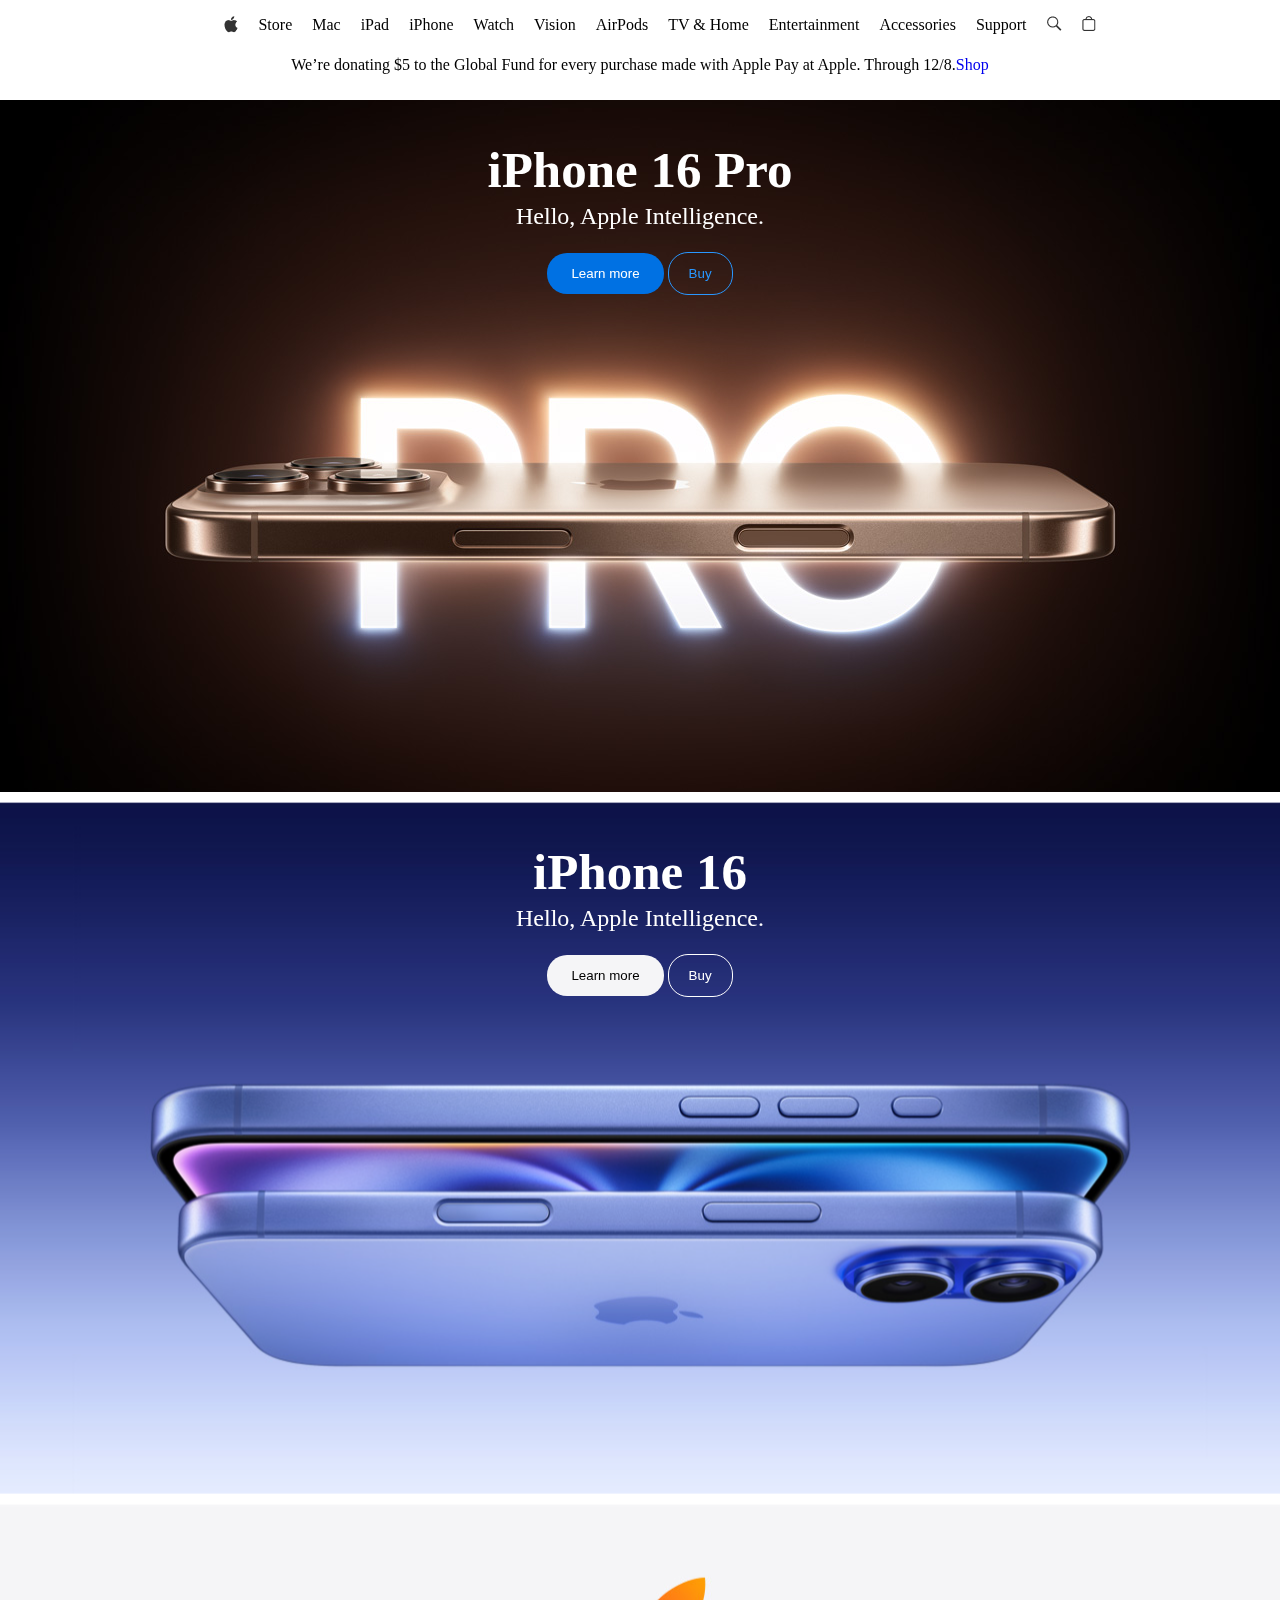
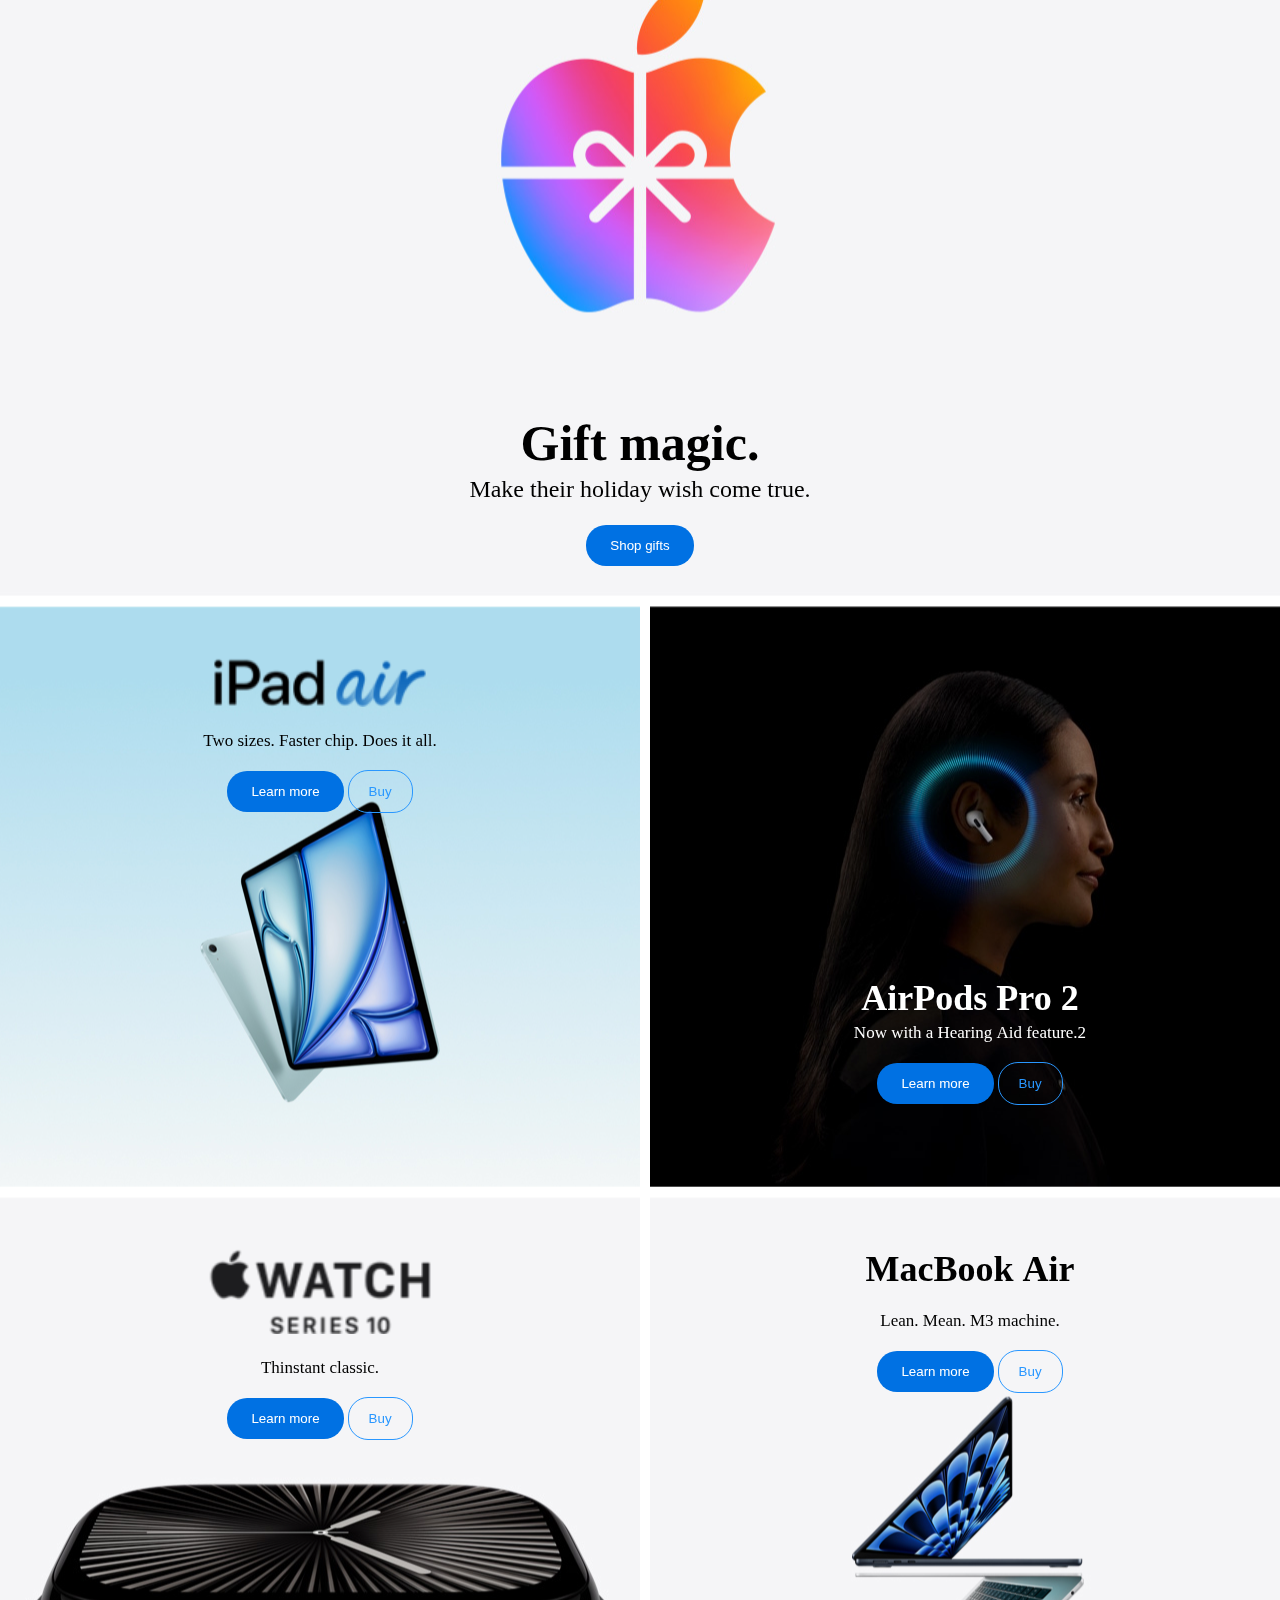
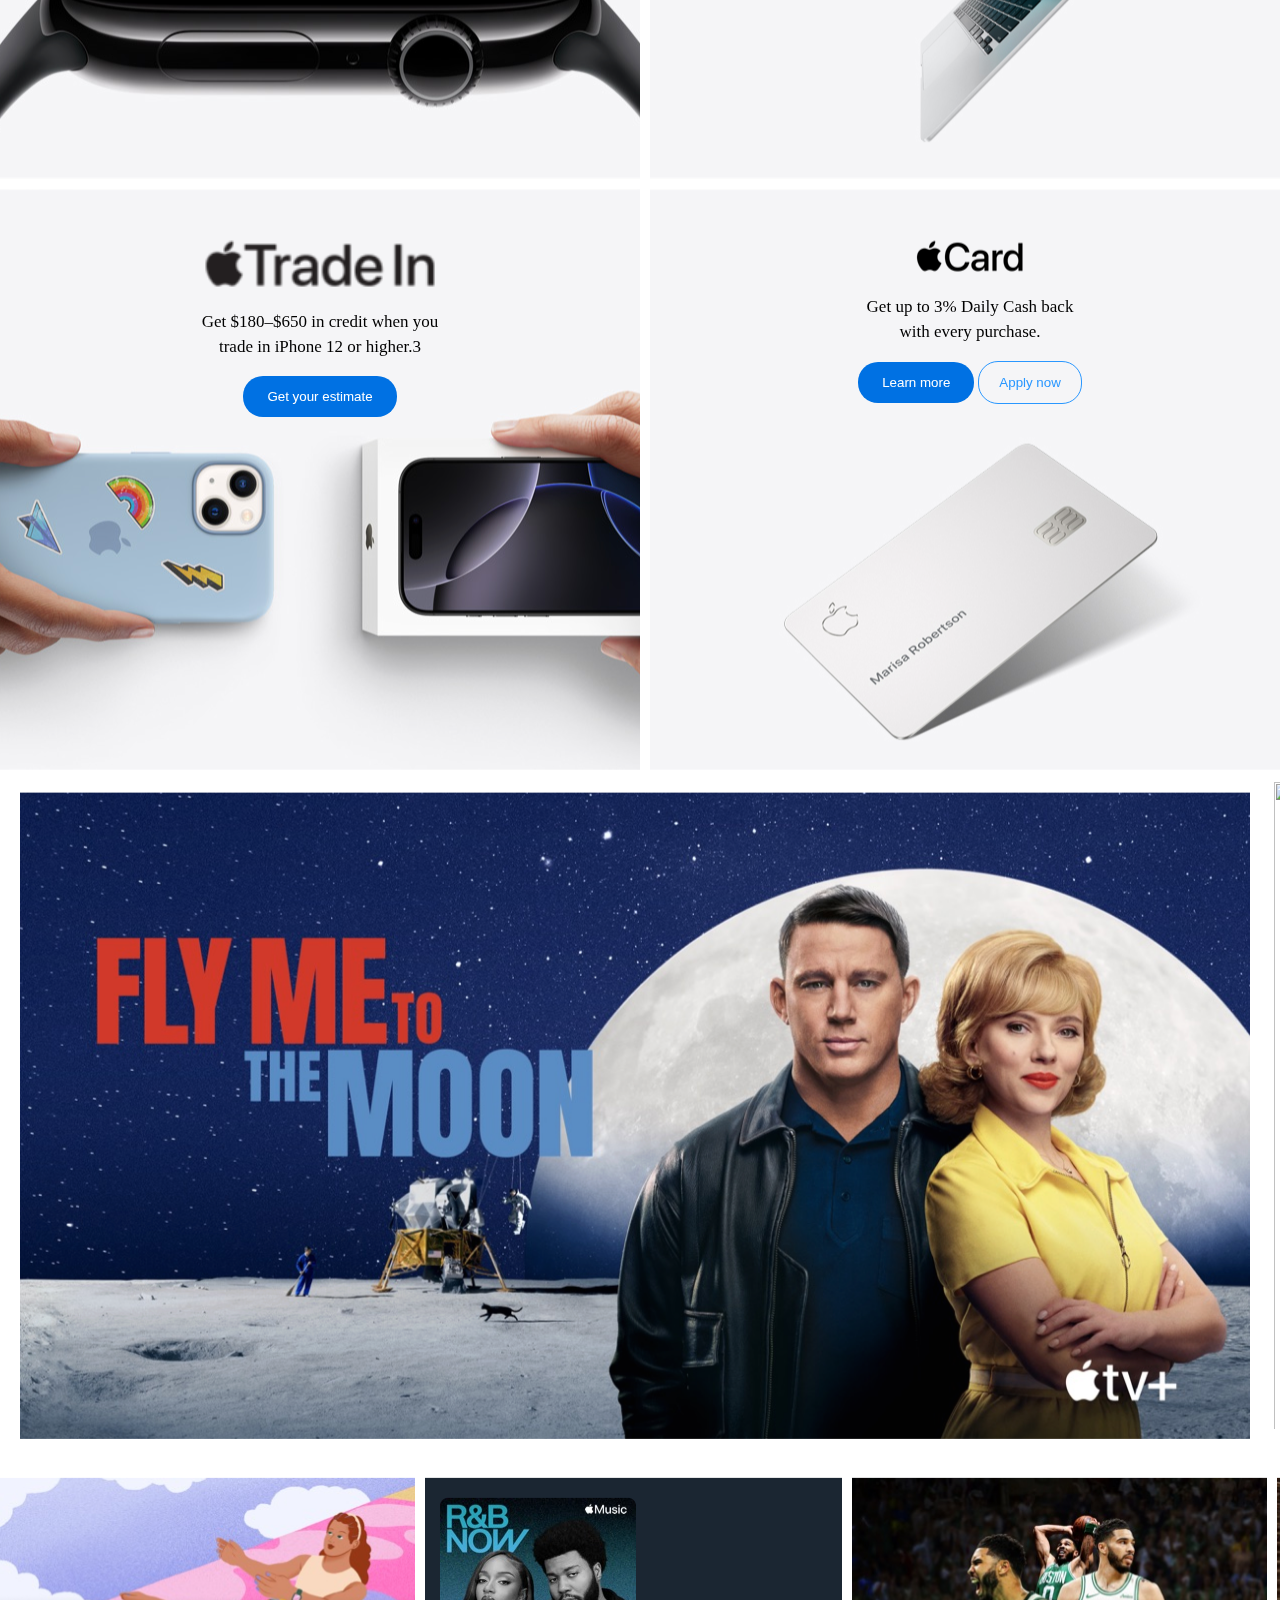
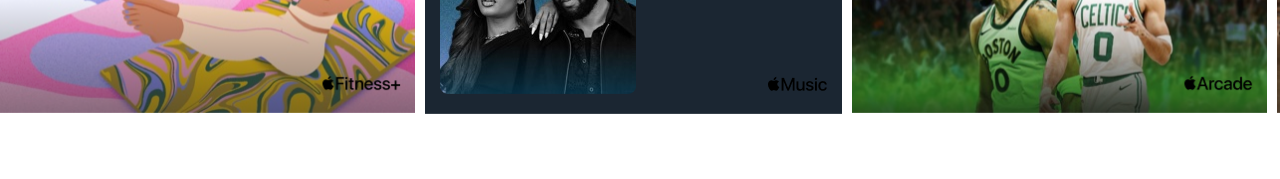
==== commit 271866c8: "img tagaar jijig zurag oruulah asuudal" ====
--- a/index.html
+++ b/index.html
@@ -31,11 +31,13 @@
             </li>
         </ul>
     </header>
+
     <div id="sub-header">
         <p>We’re donating $5 to the Global Fund for every purchase made with Apple Pay at Apple. Through 12/8.<a
                 id="main-a" href="#">Shop</a></p>
     </div>
-    <section id="main-pic">
+
+    <section class="main-pic">
         <div class="main-div">
             <h5>iPhone 16 Pro</h5>
             <p class="main-p">Hello, Apple Intelligence.</p>
@@ -43,7 +45,8 @@
             <button class="but-2">Buy</button>
         </div>
     </section>
-    <section id="iphone16">
+
+    <section class="iphone16">
         <div class="main-div">
             <h5>iPhone 16</h5>
             <p class="main-p">Hello, Apple Intelligence.</p>
@@ -52,7 +55,7 @@
         </div>
     </section>
 
-    <section id="gift">
+    <section class="gift">
         <div id="gift-div">
             <h6 class="gift-h6">Gift magic.</h6>
             <p class="main-p">Make their holiday wish come true.</p>
@@ -61,53 +64,43 @@
     </section>
 
     <section id="sub-sect">
-        <div class="sub-sect-div" id="ipad">
-            <div class="main-div">
-                <img class="ipad-air" src="assets/ipad-air.png" alt="">
+        <div class="grid-container">
+            <div class="ipad size1 i-watch image">
+                <picture>
+                    <source media="(max-width:390px)" srcset="./assets/sm-ipad.png" />
+                <img class="pictu" src="./assets/ipad-air.png" alt=""></picture>
                 <p class="ipad-p">Two sizes. Faster chip. Does it all.</p>
                 <button class="button">Learn more</button>
                 <button class="but-2">Buy</button>
             </div>
-            <div class="ipad-hello">
-                <p class="ipad-air-hello">Hello, Apple Intelligence.</p>
-            </div>
-        </div>
-        <div class="sub-sect-div airpod aipods-pro-div">
-            <div class="main-div">
-                <h5 class="aipods-pro">AirPods Pro 2</h5>
+            <div class="airpod-pic size1 flex image">
+                <h6 class="h5 airpods-pro airpods-p">AirPods Pro 2</h6>
                 <p class="ipad-p airpods-p">Now with a Hearing Aid feature.2</p>
                 <button class="button">Learn more</button>
                 <button class="but-2">Buy</button>
             </div>
-        </div>
-        <div class="sub-sect-div watch">
-            <div class="main-div i-watch">
-                <img src="assets/apple-watch.png" alt="">
+            <div class="watch image size1 i-watch">
+                <img class="pictu" src="./assets/apple-watch.png" alt="">
                 <p class="ipad-p">Thinstant classic.</p>
                 <button class="button">Learn more</button>
                 <button class="but-2">Buy</button>
             </div>
-        </div>
-        <div class="sub-sect-div macbook">
-            <div class="main-div mac-div i-watch">
-                <h6 class="gift-h6">MacBook Air</h6>
+            <div class="macbook image size1 i-watch">
+                <h6 class="h5 airpods-pro">MacBook Air</h6>
                 <p class="ipad-p">Lean. Mean. M3 machine.</p>
                 <button class="button">Learn more</button>
                 <button class="but-2">Buy</button>
             </div>
-        </div>
-        <div class="sub-sect-div trade-in">
-            <div class="main-div i-watch">
-                <img src="assets/trade.png" alt="">
-                <p class="ipad-p trade-p">Get $180–$650 in credit when you <br /> trade in iPhone 12 or higher.3
-                </p>
+            <div class="trade-in image size1 i-watch">
+                <img class="pictu" src="./assets/trade.png" alt="">
+                <p class="ipad-p">Get $180–$650 in credit when you <br>
+                    trade in iPhone 12 or higher.3</p>
                 <button class="button">Get your estimate</button>
             </div>
-        </div>
-        <div class="sub-sect-div card">
-            <div class="main-div i-watch">
-                <img src="assets/apple-card.png" alt="">
-                <p class="ipad-p trade-p">Get up to 3% Daily Cash back <br /> with every purchase.</p>
+            <div class="card image size1 i-watch">
+                <img src="./assets/apple-card.png" alt="">
+                <p class="ipad-p">Get up to 3% Daily Cash back <br>
+                    with every purchase.</p>
                 <button class="button">Learn more</button>
                 <button class="but-2">Apply now</button>
             </div>
--- a/style.css
+++ b/style.css
@@ -4,14 +4,17 @@
 
 section {
     height: 692px;
-    width: 1920px;
+    width: 100%;
     background-size: cover;
     margin-top: 10px;
     margin-bottom: 10px;
-}
-
-#main-pic {
+    background-position: center;
+}
+
+.main-pic {
     background-image: url(assets/main-pic.png);
+
+
 }
 
 body {
@@ -26,6 +29,7 @@
     display: flex;
     gap: 20px;
     justify-content: center;
+    width: 100%;
 }
 
 header {
@@ -41,7 +45,7 @@
     padding-top: 40px;
     display: flex;
     justify-content: center;
-    width: 1920px;
+    width: 100%;
 }
 
 .main-div {
@@ -94,7 +98,7 @@
     text-decoration: none;
 }
 
-#iphone16 {
+.iphone16 {
     background-image: url(assets/iphone16.png);
 }
 
@@ -103,7 +107,7 @@
     border-color: white;
 }
 
-#gift {
+.gift {
     background-image: url(assets/gift.png);
     display: flex;
     justify-content: center;
@@ -127,24 +131,25 @@
 }
 
 #sub-sect {
-    height: 1740px;
+    height: 1746px;
+    width: 100%;
     display: flex;
     flex-wrap: wrap;
     gap: 10px;
 }
 
 .sub-sect-div {
-    width: 942px;
+    width: 100%;
     height: 580px;
     background-size: cover;
 }
 
-#ipad {
+.ipad {
     background-image: url(assets/ipad.png)
 }
 
-.airpod {
-    background-image: url(airpod.png);
+.airpod-pic {
+    background-image: url(assets/airpod.png);
 }
 
 .watch {
@@ -223,7 +228,7 @@
 
 .apple-tv {
     height: 705px;
-    width: 1920px;
+    width: 100%;
 }
 
 .scroll-con {
@@ -241,20 +246,24 @@
 .scroll-con img {
     padding: 10px;
 }
+
 .news {
-    width: 1920px;
+    width: 100%;
     height: 292px;
 }
+
 .fitness {
     width: 417px;
     height: 236px;
 }
+
 .more {
     position: relative;
     display: flex;
     gap: 10px;
     overflow-x: scroll;
 }
+
 h4 {
     font-weight: 600;
     font-size: 14px;
@@ -263,4 +272,77 @@
     position: absolute;
     top: 85px;
     left: 650px;
+}
+
+@media only screen and (max-width: 768px) {
+    .main-pic {
+        background-image: url(assets/mid-size-iphone.png);
+        background-size: cover;
+    }
+}
+
+@media only screen and (max-width: 390px) {
+    .main-pic {
+        background-image: url(./assets/co-iphone16.png);
+    }
+}
+
+@media only screen and (max-width: 768px) {
+    .iphone16 {
+        background-image: url(assets/mid-s-iphone16.png);
+        background-size: cover;
+    }
+}
+
+@media only screen and (max-width: 390px) {
+    .iphone16 {
+        background-image: url(./assets/sm-s-iphone16.png);
+    }
+}
+
+@media only screen and (max-width: 768px) {
+    .ipad {
+        grid-area: 1 / 1 / span 1 / span 2;
+    }
+
+    .card {
+        display: none;
+    }
+}
+
+.sub-section-card-div {
+    height: 1756px;
+    gap: 10px;
+    display: flex;
+    flex-wrap: wrap;
+}
+
+.sub-section-card-1 {
+    height: 580px;
+    background-color: #F2416B;
+}
+
+.grid-container {
+    display: grid;
+    grid-template-columns: 50% 50%;
+    grid-template-rows: 33.3% 33.3% 33.3%;
+    gap: 10px;
+    width: 100%;
+}
+
+.size1 {
+
+    text-align: center;
+}
+
+.flex {
+    padding-top: 370px;
+}
+
+.image {
+    background-position: center;
+}
+
+.pictu {
+    width: 100%;
 }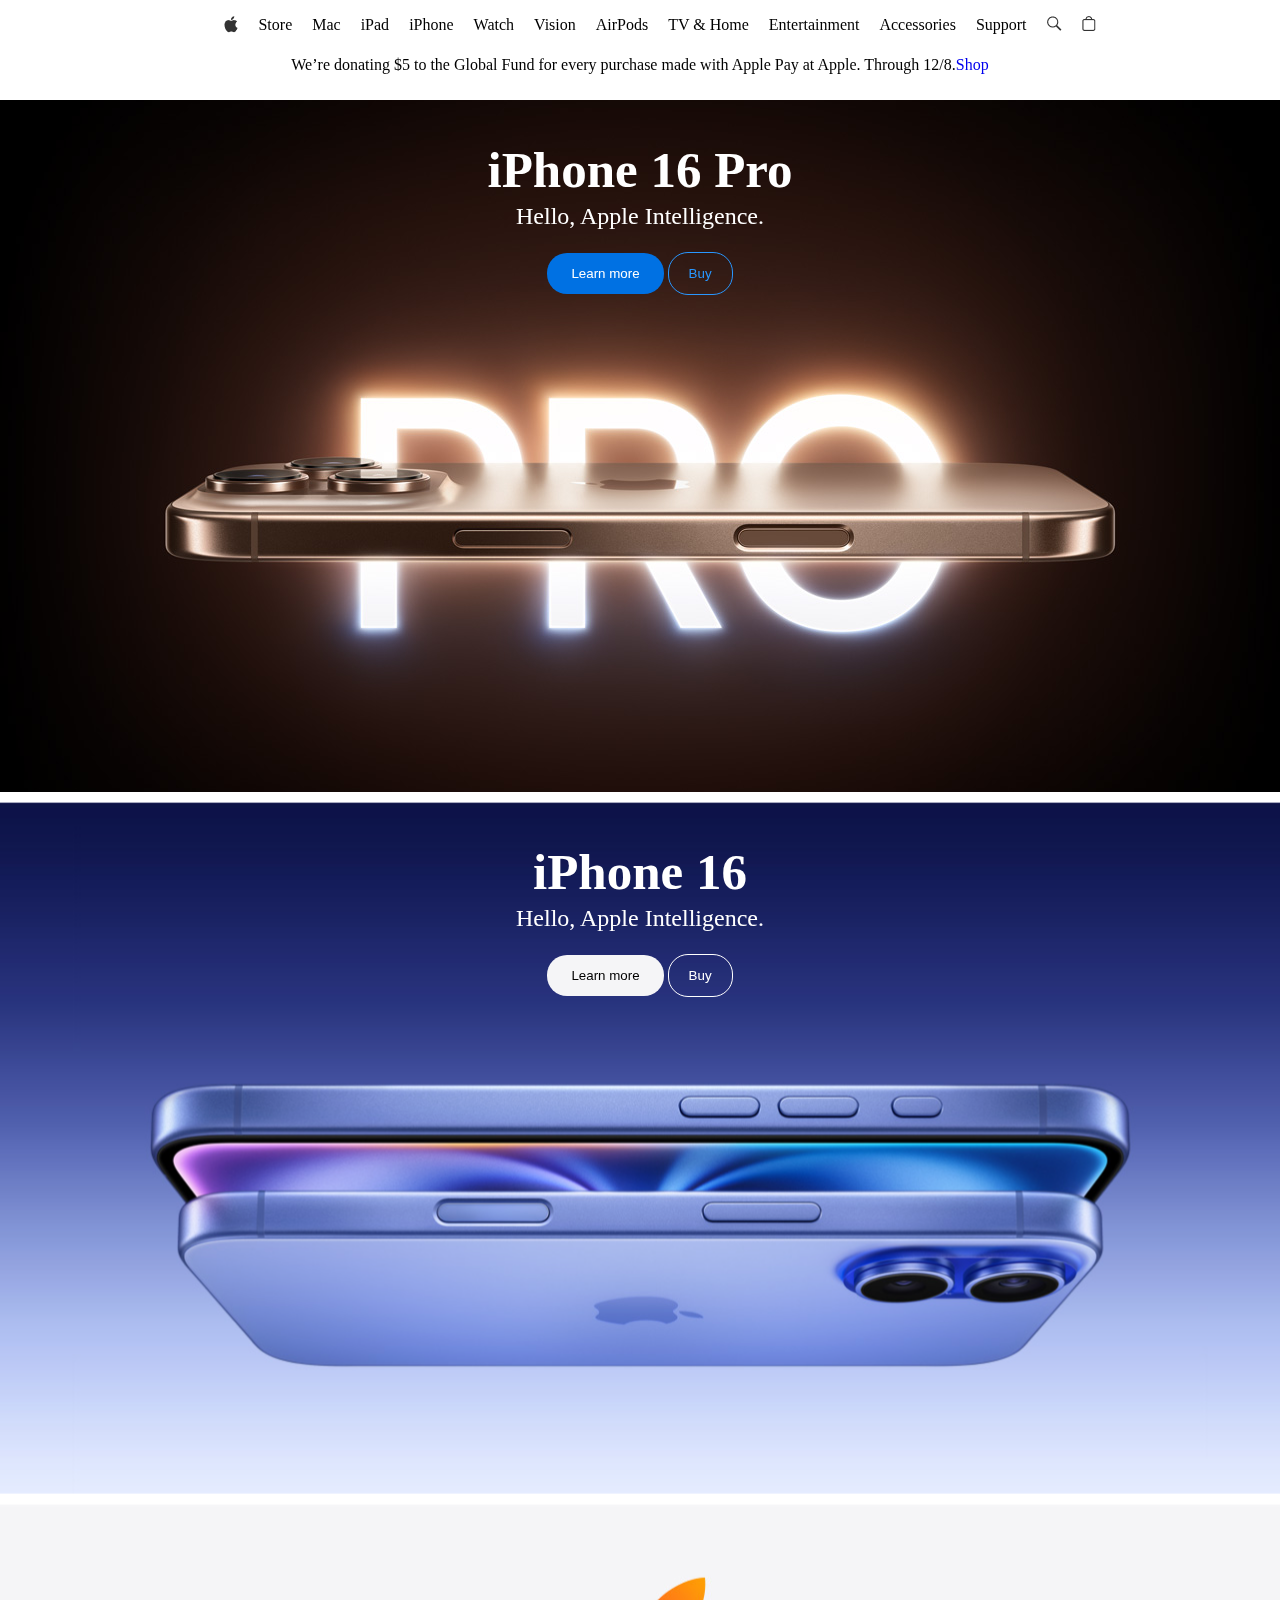
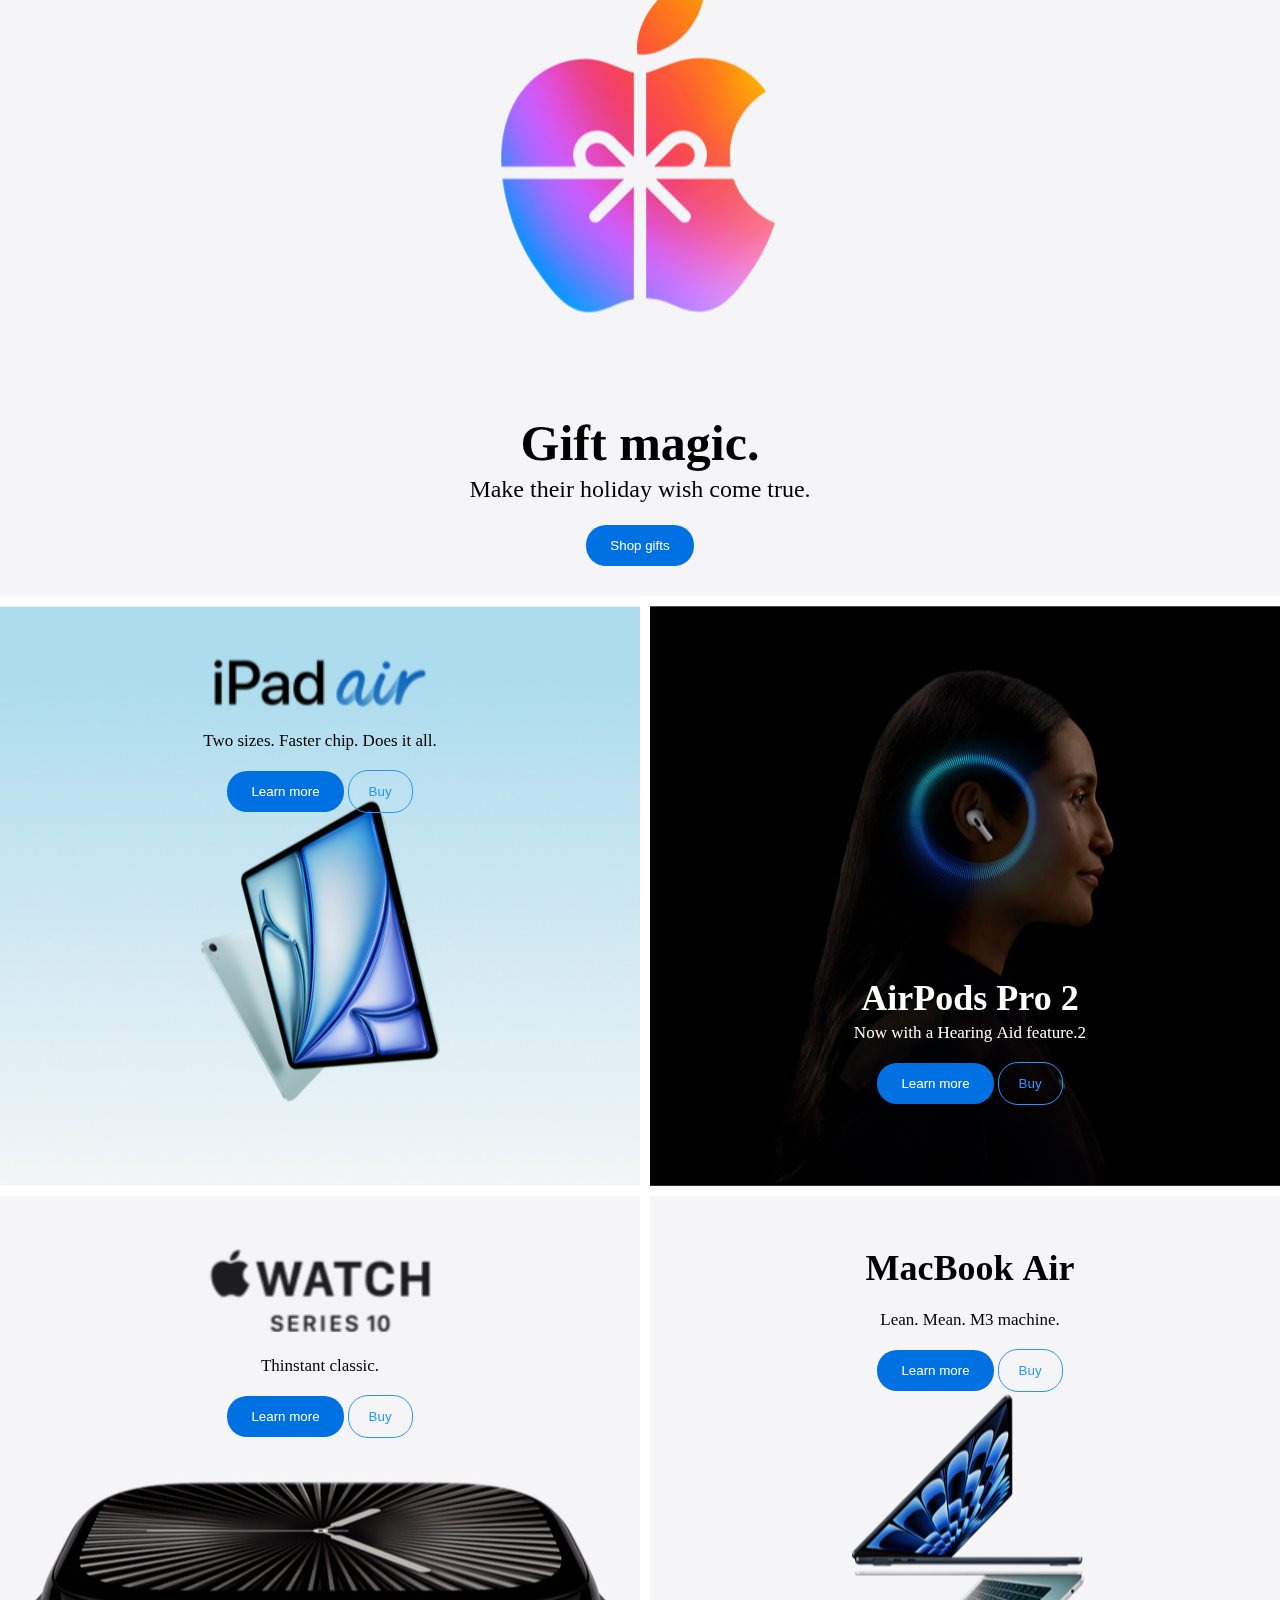
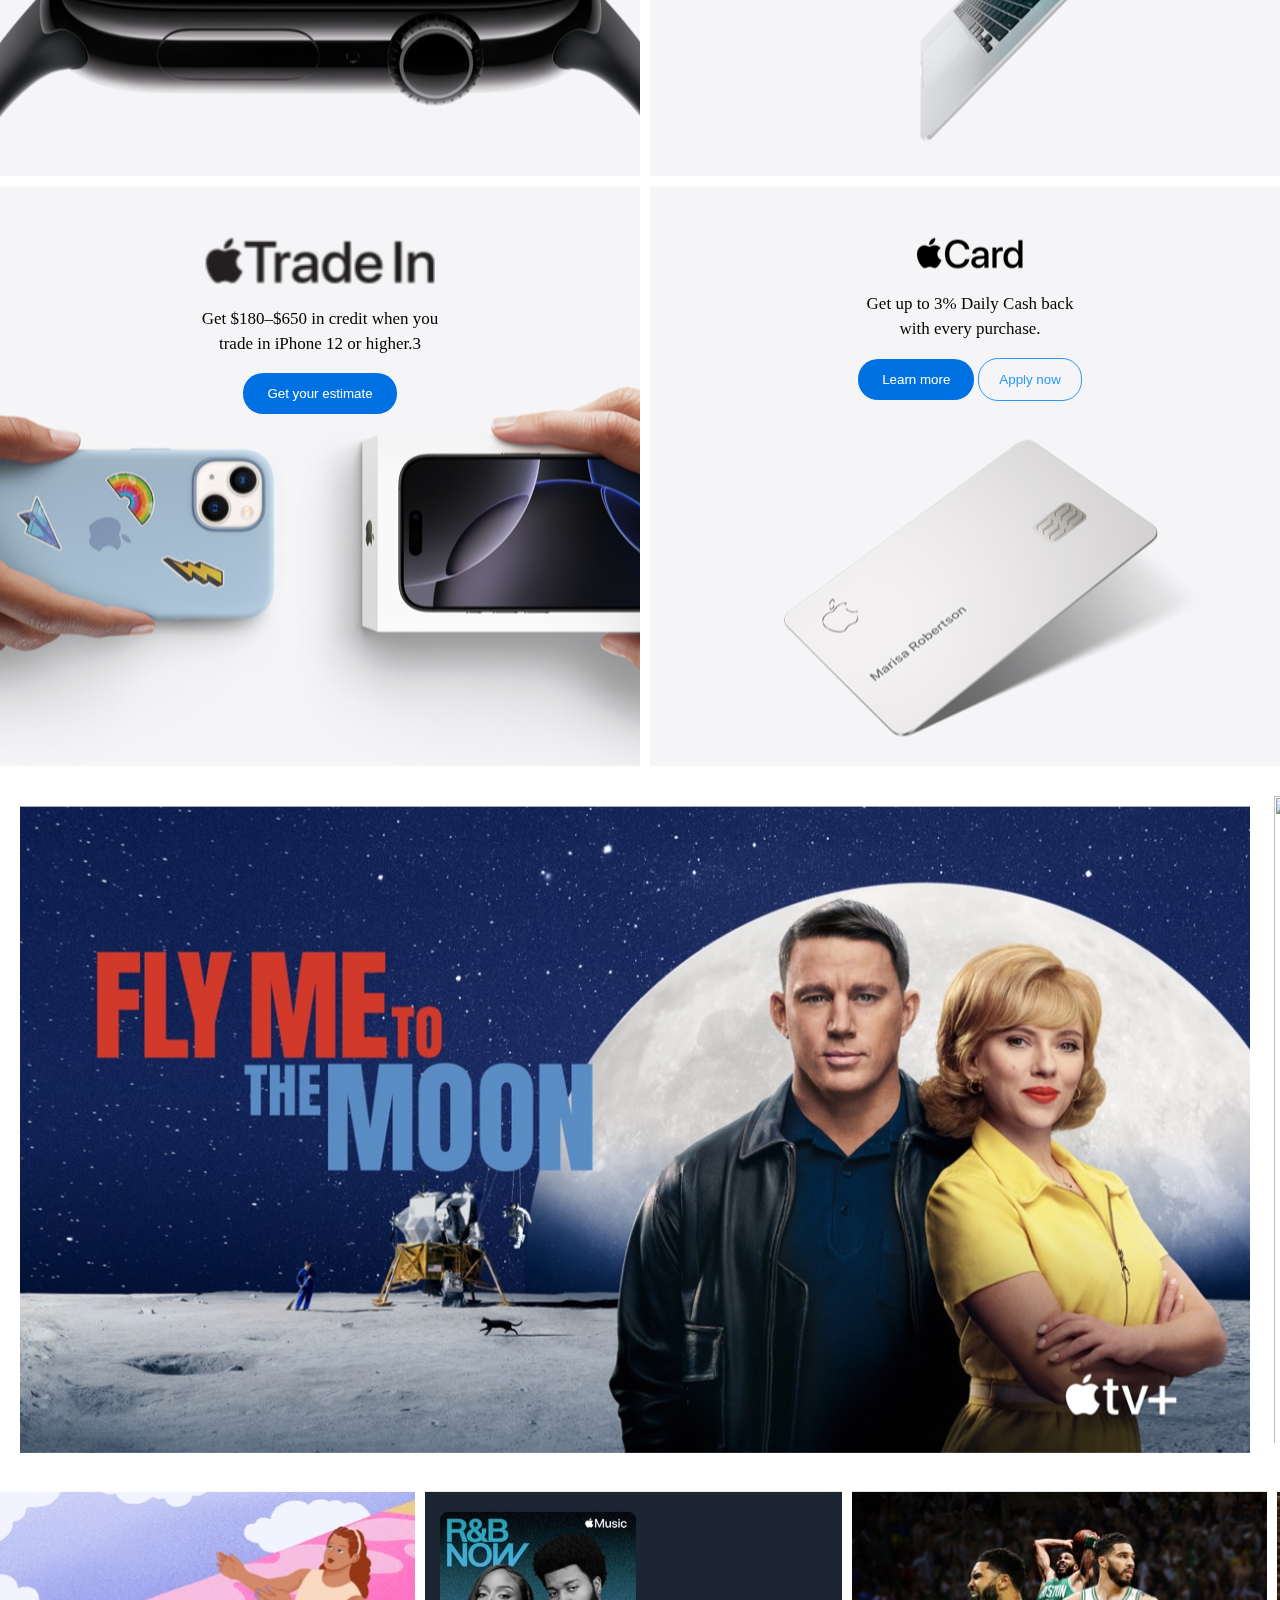
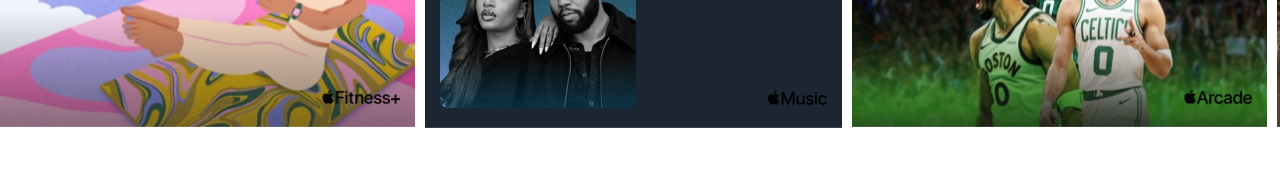
==== commit f67bf988: "barag l duusssan" ====
--- a/index.html
+++ b/index.html
@@ -65,13 +65,14 @@
 
     <section id="sub-sect">
         <div class="grid-container">
-            <div class="ipad size1 i-watch image">
-                <picture>
-                    <source media="(max-width:390px)" srcset="./assets/sm-ipad.png" />
-                <img class="pictu" src="./assets/ipad-air.png" alt=""></picture>
-                <p class="ipad-p">Two sizes. Faster chip. Does it all.</p>
-                <button class="button">Learn more</button>
-                <button class="but-2">Buy</button>
+            <div class="ipad size1 i-watch">
+                <img class="pictu" src="./assets/ipad-air.png" alt="">
+
+                <div>
+                    <p class="ipad-p">Two sizes. Faster chip. Does it all.</p>
+                    <button class="button">Learn more</button>
+                    <button class="but-2">Buy</button>
+                </div>
             </div>
             <div class="airpod-pic size1 flex image">
                 <h6 class="h5 airpods-pro airpods-p">AirPods Pro 2</h6>
--- a/style.css
+++ b/style.css
@@ -131,7 +131,7 @@
 }
 
 #sub-sect {
-    height: 1746px;
+    height: 100%;
     width: 100%;
     display: flex;
     flex-wrap: wrap;
@@ -145,7 +145,9 @@
 }
 
 .ipad {
-    background-image: url(assets/ipad.png)
+    background-image: url(assets/ipad.png);
+    background-position: center;
+    background-size: cover;
 }
 
 .airpod-pic {
@@ -274,75 +276,86 @@
     left: 650px;
 }
 
+.sub-section-card-div {
+    height: 1756px;
+    gap: 10px;
+    display: flex;
+    flex-wrap: wrap;
+}
+
+.sub-section-card-1 {
+    height: 580px;
+    background-color: #F2416B;
+}
+
+.grid-container {
+    display: grid;
+    grid-template-columns: 50% 50%;
+    grid-template-rows: repeat(3, 580px);
+    gap: 10px;
+    width: 100%;
+}
+
+.size1 {
+    text-align: center;
+}
+
+.flex {
+    padding-top: 370px;
+}
+
+.image {
+    background-position: center;
+}
+
+.pictu {
+    width: 100%;
+}
+
 @media only screen and (max-width: 768px) {
     .main-pic {
         background-image: url(assets/mid-size-iphone.png);
         background-size: cover;
     }
+
+    .grid-container {
+        grid-template-rows: repeat(3, 490px);
+    }
+
+    .iphone16 {
+        background-image: url(assets/mid-s-iphone16.png);
+        background-size: cover;
+    }
+
+    .ipad {
+        grid-area: 1 / 1 / span 1 / span 2;
+    }
+
+    .card {
+        display: none;
+    }
 }
 
 @media only screen and (max-width: 390px) {
     .main-pic {
         background-image: url(./assets/co-iphone16.png);
     }
-}
-
-@media only screen and (max-width: 768px) {
-    .iphone16 {
-        background-image: url(assets/mid-s-iphone16.png);
-        background-size: cover;
-    }
-}
-
-@media only screen and (max-width: 390px) {
+
     .iphone16 {
         background-image: url(./assets/sm-s-iphone16.png);
     }
-}
-
-@media only screen and (max-width: 768px) {
+
     .ipad {
-        grid-area: 1 / 1 / span 1 / span 2;
+        grid-area: auto
+    }
+
+    .grid-container {
+        height: 100%;
+        grid-template-columns: 100%;
+        grid-template-rows: repeat(6, 500px);
     }
 
     .card {
-        display: none;
-    }
-}
-
-.sub-section-card-div {
-    height: 1756px;
-    gap: 10px;
-    display: flex;
-    flex-wrap: wrap;
-}
-
-.sub-section-card-1 {
-    height: 580px;
-    background-color: #F2416B;
-}
-
-.grid-container {
-    display: grid;
-    grid-template-columns: 50% 50%;
-    grid-template-rows: 33.3% 33.3% 33.3%;
-    gap: 10px;
-    width: 100%;
-}
-
-.size1 {
-
-    text-align: center;
-}
-
-.flex {
-    padding-top: 370px;
-}
-
-.image {
-    background-position: center;
-}
-
-.pictu {
-    width: 100%;
+        display: block;
+    }
 }